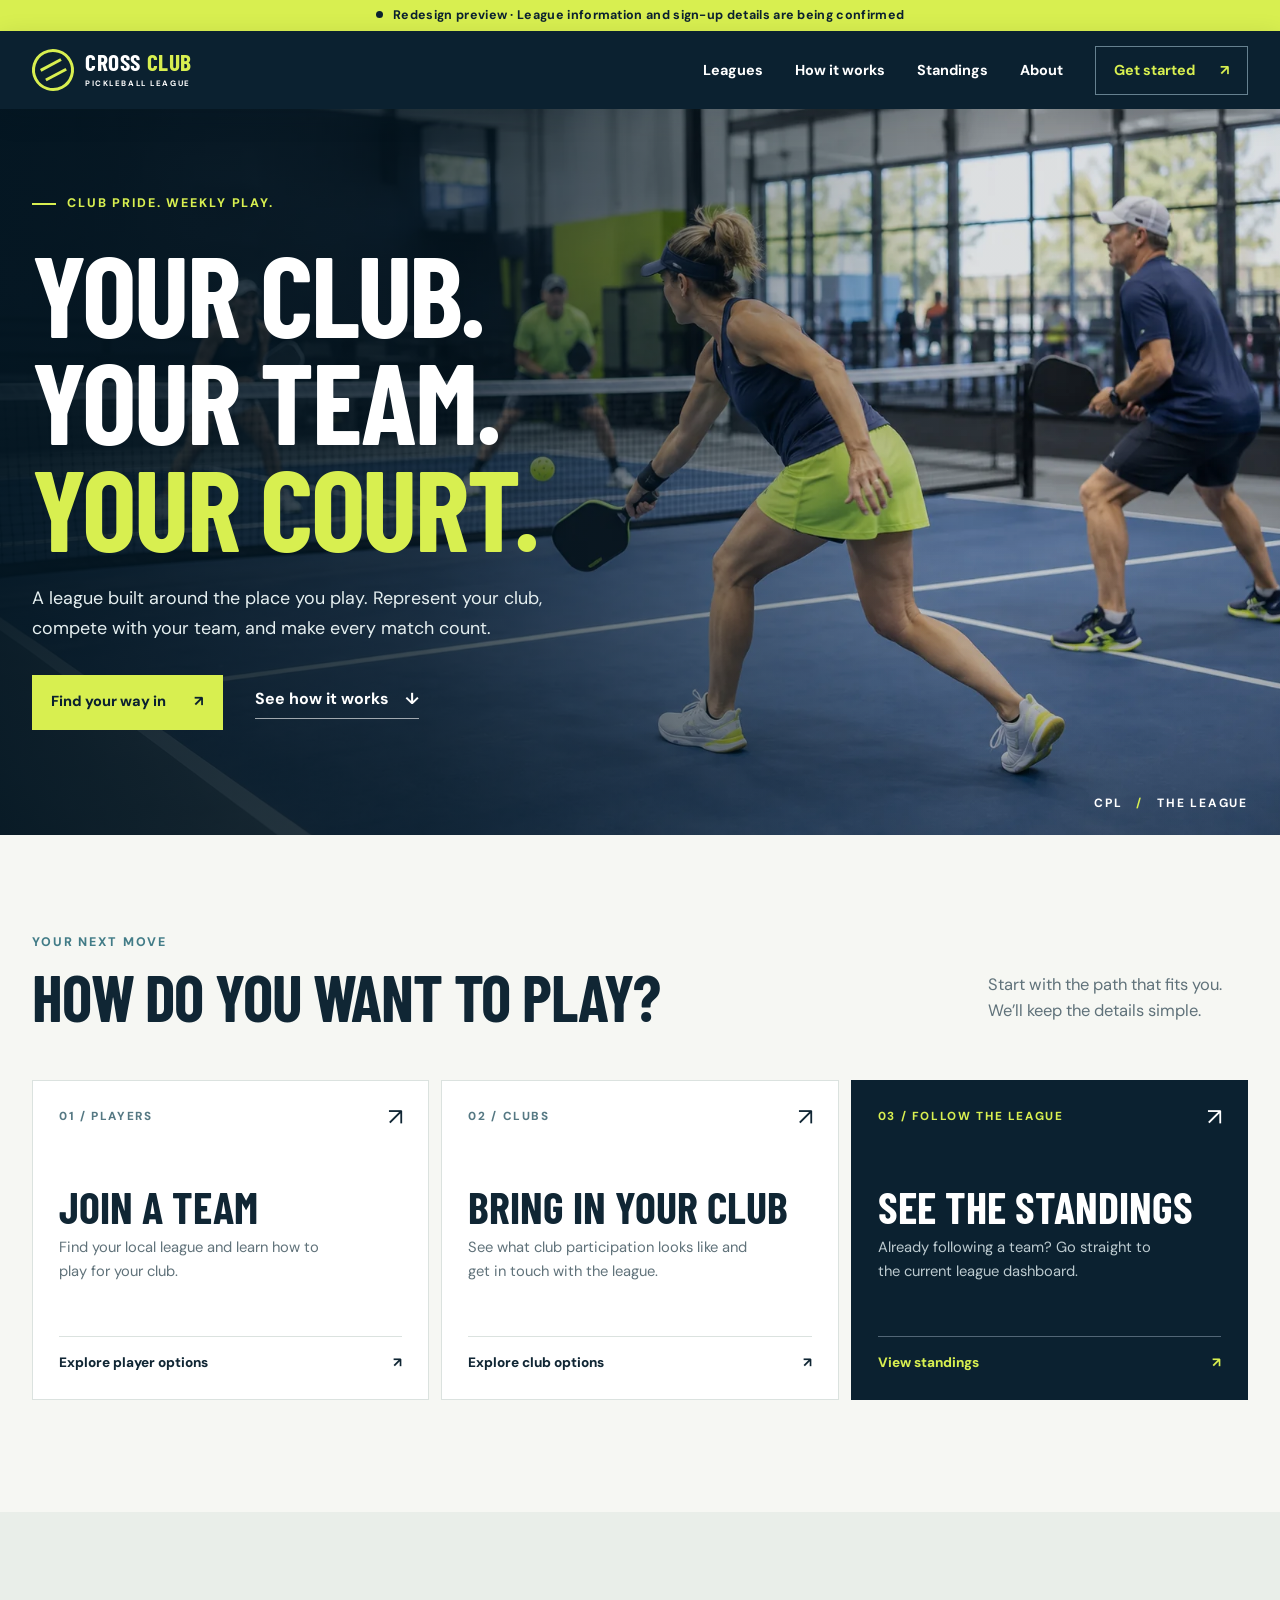
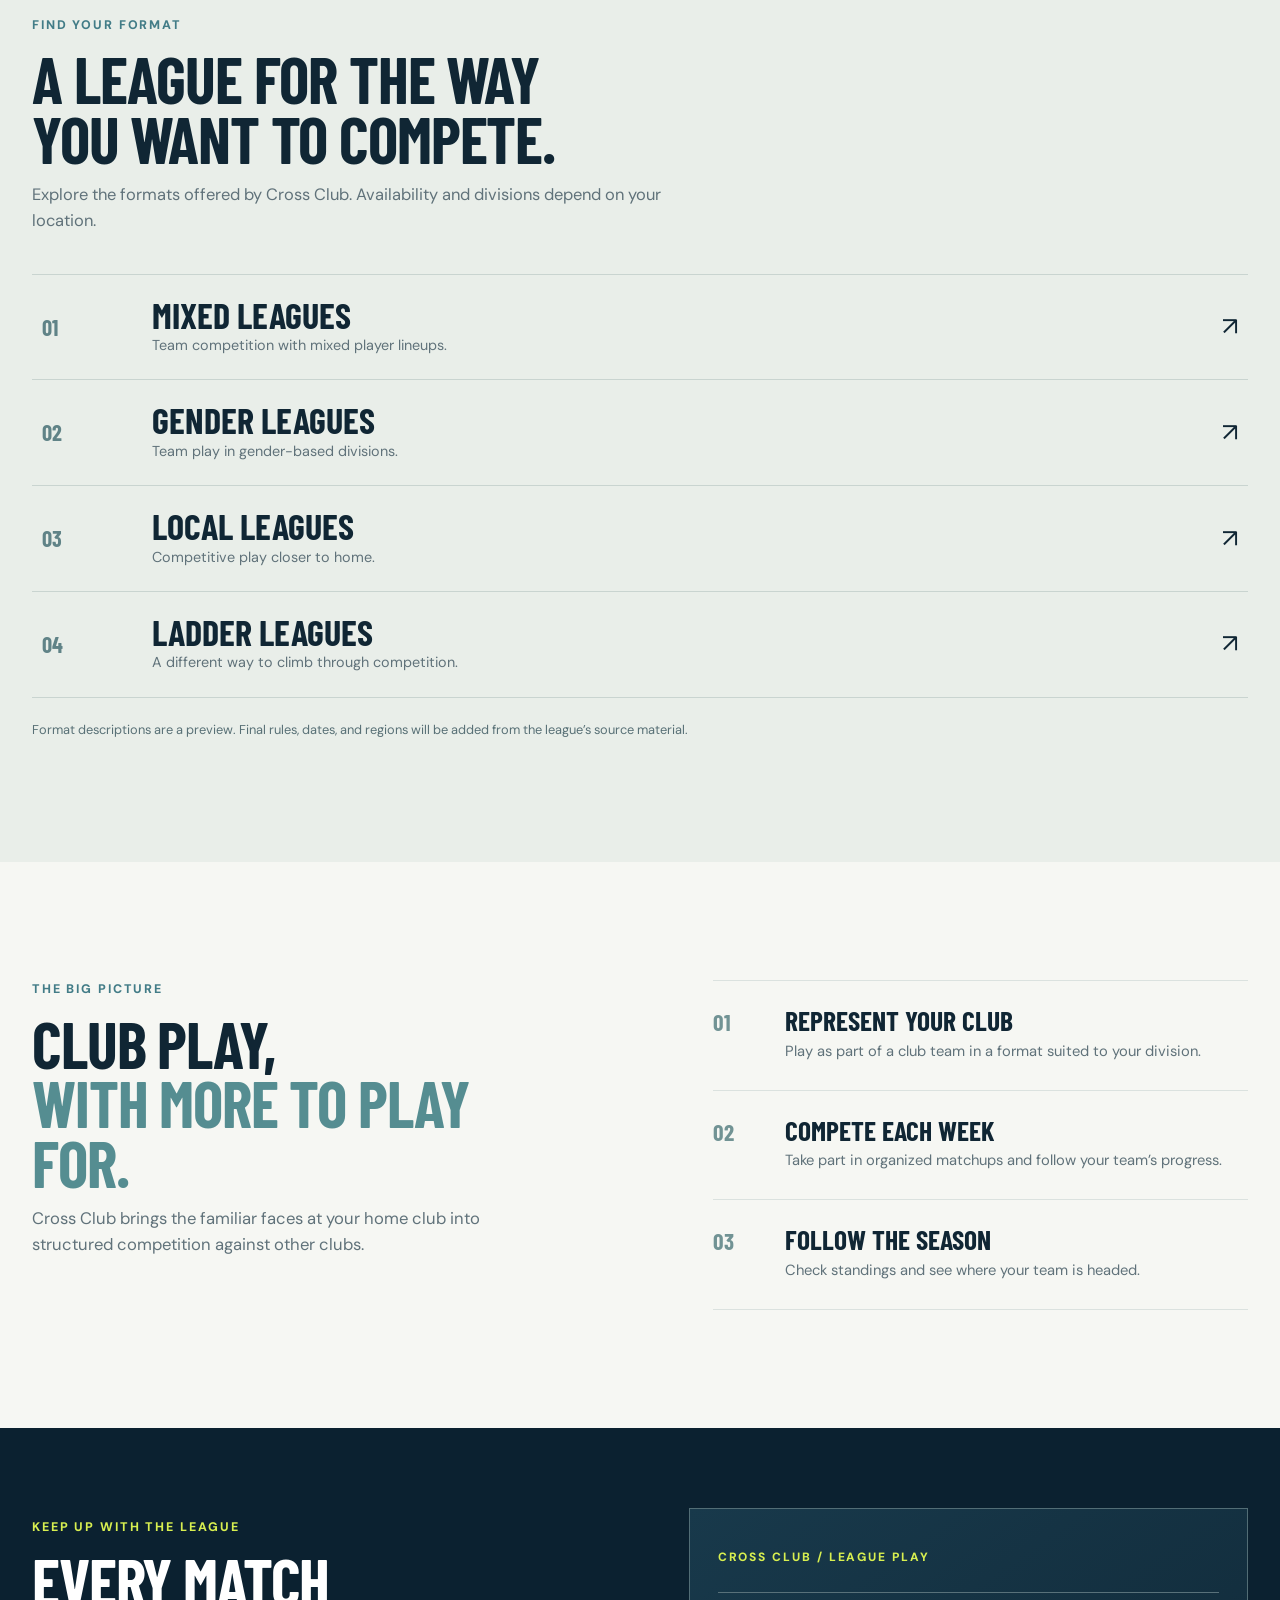
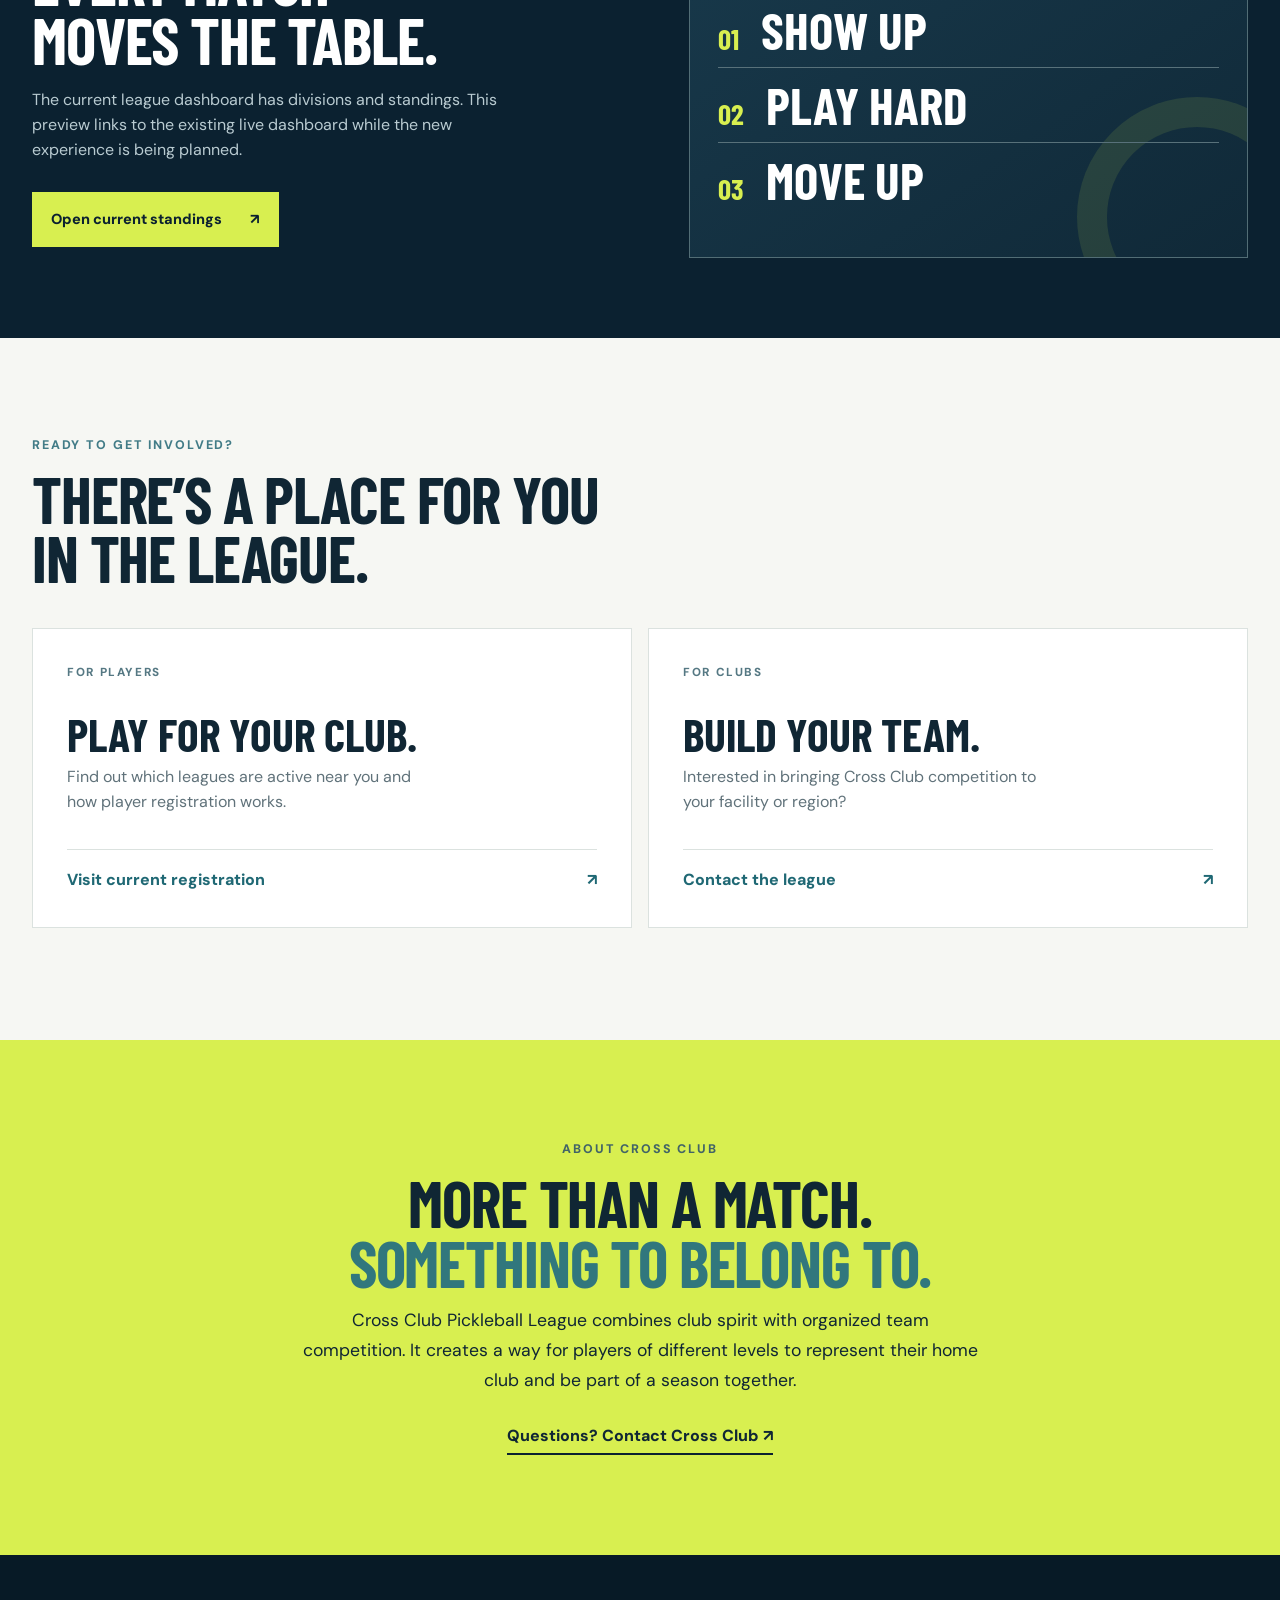
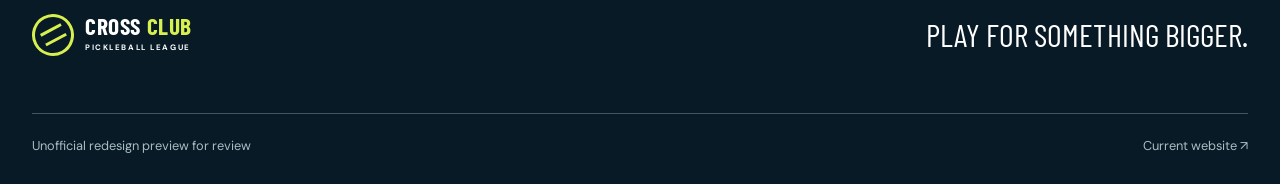
==== index.html @ 02611a7e "Build Cross Club redesign preview" ====
<!doctype html>
<html lang="en">
<head>
  <meta charset="utf-8">
  <meta name="viewport" content="width=device-width, initial-scale=1">
  <meta name="theme-color" content="#0b2130">
  <meta name="description" content="Explore club-based pickleball leagues, find a format, and follow Cross Club standings.">
  <title>Cross Club Pickleball League — Redesign Preview</title>
  <link rel="icon" type="image/svg+xml" href="data:image/svg+xml,%3Csvg xmlns='http://www.w3.org/2000/svg' viewBox='0 0 64 64'%3E%3Crect width='64' height='64' rx='15' fill='%230b2130'/%3E%3Ccircle cx='32' cy='32' r='22' fill='none' stroke='%23d8ef50' stroke-width='5'/%3E%3Cpath d='M20 25h24M20 39h24' stroke='%23d8ef50' stroke-width='5'/%3E%3C/svg%3E">
  <link rel="stylesheet" href="styles.css">
  <script src="script.js" defer></script>
</head>
<body>
  <a class="skip" href="#main">Skip to content</a>
  <div class="preview-bar"><span class="preview-dot"></span> Redesign preview · League information and sign-up details are being confirmed</div>
  <header class="site-header">
    <div class="shell header-inner">
      <a href="#top" class="brand" aria-label="Cross Club Pickleball home"><span class="brand-mark" aria-hidden="true"><span></span></span><span class="brand-wordmark">CROSS <strong>CLUB</strong><small>PICKLEBALL LEAGUE</small></span></a>
      <button class="menu-toggle" type="button" aria-label="Open menu" aria-expanded="false" aria-controls="primary-nav"><span></span><span></span><span></span></button>
      <nav id="primary-nav" class="nav" aria-label="Main navigation">
        <a href="#leagues">Leagues</a><a href="#how-it-works">How it works</a><a href="#standings">Standings</a><a href="#about">About</a><a class="nav-cta" href="#get-started">Get started <span aria-hidden="true">↗</span></a>
      </nav>
    </div>
  </header>
  <main id="main">
    <section class="hero" id="top" aria-labelledby="hero-title">
      <img class="hero-image" src="assets/pickleball-league.webp" alt="Four pickleball players competing in a doubles match" fetchpriority="high">
      <div class="hero-shade"></div>
      <div class="shell hero-content">
        <p class="eyebrow"><span class="line"></span> CLUB PRIDE. WEEKLY PLAY.</p>
        <h1 id="hero-title">Your club.<br>Your team.<br><em>Your court.</em></h1>
        <p class="hero-intro">A league built around the place you play. Represent your club, compete with your team, and make every match count.</p>
        <div class="hero-actions"><a href="#get-started" class="button button-lime">Find your way in <span aria-hidden="true">↗</span></a><a href="#how-it-works" class="text-link">See how it works <span aria-hidden="true">↓</span></a></div>
      </div>
      <div class="hero-index" aria-hidden="true">CPL <span>/</span> THE LEAGUE</div>
    </section>

    <section class="pathways shell" id="get-started" aria-labelledby="pathways-title">
      <div class="section-heading inline"><div><p class="kicker">YOUR NEXT MOVE</p><h2 id="pathways-title">How do you want to play?</h2></div><p>Start with the path that fits you. We’ll keep the details simple.</p></div>
      <div class="path-grid">
        <a class="path-card" href="#player-path"><span class="path-number">01 / PLAYERS</span><span class="path-icon" aria-hidden="true">↗</span><h3>Join a team</h3><p>Find your local league and learn how to play for your club.</p><span class="card-link">Explore player options <span aria-hidden="true">↗</span></span></a>
        <a class="path-card" href="#club-path"><span class="path-number">02 / CLUBS</span><span class="path-icon" aria-hidden="true">↗</span><h3>Bring in your club</h3><p>See what club participation looks like and get in touch with the league.</p><span class="card-link">Explore club options <span aria-hidden="true">↗</span></span></a>
        <a class="path-card path-card-dark" href="#standings"><span class="path-number">03 / FOLLOW THE LEAGUE</span><span class="path-icon" aria-hidden="true">↗</span><h3>See the standings</h3><p>Already following a team? Go straight to the current league dashboard.</p><span class="card-link">View standings <span aria-hidden="true">↗</span></span></a>
      </div>
    </section>

    <section class="league-section" id="leagues" aria-labelledby="league-title"><div class="shell">
      <div class="section-heading"><p class="kicker">FIND YOUR FORMAT</p><h2 id="league-title">A league for the way<br>you want to compete.</h2><p>Explore the formats offered by Cross Club. Availability and divisions depend on your location.</p></div>
      <div class="formats">
        <article class="format"><span class="format-index">01</span><div><h3>Mixed leagues</h3><p>Team competition with mixed player lineups.</p></div><span class="format-arrow" aria-hidden="true">↗</span></article>
        <article class="format"><span class="format-index">02</span><div><h3>Gender leagues</h3><p>Team play in gender-based divisions.</p></div><span class="format-arrow" aria-hidden="true">↗</span></article>
        <article class="format"><span class="format-index">03</span><div><h3>Local leagues</h3><p>Competitive play closer to home.</p></div><span class="format-arrow" aria-hidden="true">↗</span></article>
        <article class="format"><span class="format-index">04</span><div><h3>Ladder leagues</h3><p>A different way to climb through competition.</p></div><span class="format-arrow" aria-hidden="true">↗</span></article>
      </div>
      <p class="format-note">Format descriptions are a preview. Final rules, dates, and regions will be added from the league’s source material.</p>
    </div></section>

    <section class="how-section shell" id="how-it-works" aria-labelledby="how-title"><div class="how-lead"><p class="kicker">THE BIG PICTURE</p><h2 id="how-title">Club play,<br><em>with more to play for.</em></h2><p>Cross Club brings the familiar faces at your home club into structured competition against other clubs.</p></div><div class="steps"><div class="step"><span>01</span><div><h3>Represent your club</h3><p>Play as part of a club team in a format suited to your division.</p></div></div><div class="step"><span>02</span><div><h3>Compete each week</h3><p>Take part in organized matchups and follow your team’s progress.</p></div></div><div class="step"><span>03</span><div><h3>Follow the season</h3><p>Check standings and see where your team is headed.</p></div></div></div></section>

    <section class="standings-section" id="standings" aria-labelledby="standings-title"><div class="shell standings-inner"><div><p class="kicker">KEEP UP WITH THE LEAGUE</p><h2 id="standings-title">Every match<br>moves the table.</h2><p>The current league dashboard has divisions and standings. This preview links to the existing live dashboard while the new experience is being planned.</p><a href="https://www.crossclubpickleball.com/leagues/dashboard" class="button button-lime" target="_blank" rel="noopener noreferrer">Open current standings <span aria-hidden="true">↗</span></a></div><div class="standings-art" aria-hidden="true"><div class="art-label">CROSS CLUB / LEAGUE PLAY</div><div class="art-line"><strong>01</strong><span>SHOW UP</span></div><div class="art-line"><strong>02</strong><span>PLAY HARD</span></div><div class="art-line"><strong>03</strong><span>MOVE UP</span></div><div class="art-circle"></div></div></div></section>

    <section class="join-section shell" aria-labelledby="join-title"><div class="section-heading"><p class="kicker">READY TO GET INVOLVED?</p><h2 id="join-title">There’s a place for you<br>in the league.</h2></div><div class="join-grid"><article id="player-path" class="join-card"><span class="mini-tag">FOR PLAYERS</span><h3>Play for your club.</h3><p>Find out which leagues are active near you and how player registration works.</p><a href="https://www.crossclubpickleball.com/" target="_blank" rel="noopener noreferrer">Visit current registration <span aria-hidden="true">↗</span></a></article><article id="club-path" class="join-card"><span class="mini-tag">FOR CLUBS</span><h3>Build your team.</h3><p>Interested in bringing Cross Club competition to your facility or region?</p><a href="https://www.crossclubpickleball.com/contact-us" target="_blank" rel="noopener noreferrer">Contact the league <span aria-hidden="true">↗</span></a></article></div></section>

    <section class="about-section" id="about" aria-labelledby="about-title"><div class="shell about-inner"><p class="kicker">ABOUT CROSS CLUB</p><h2 id="about-title">More than a match.<br><em>Something to belong to.</em></h2><p>Cross Club Pickleball League combines club spirit with organized team competition. It creates a way for players of different levels to represent their home club and be part of a season together.</p><a href="https://www.crossclubpickleball.com/contact-us" target="_blank" rel="noopener noreferrer">Questions? Contact Cross Club <span aria-hidden="true">↗</span></a></div></section>
  </main>
  <footer class="footer"><div class="shell footer-top"><div class="brand footer-brand"><span class="brand-mark" aria-hidden="true"><span></span></span><span class="brand-wordmark">CROSS <strong>CLUB</strong><small>PICKLEBALL LEAGUE</small></span></div><p>Play for something bigger.</p></div><div class="shell footer-bottom"><span>Unofficial redesign preview for review</span><a href="https://www.crossclubpickleball.com/" target="_blank" rel="noopener noreferrer">Current website ↗</a></div></footer>
</body>
</html>
---- styles.css ----
@import url('https://fonts.googleapis.com/css2?family=Barlow+Condensed:wght@500;600;700;800&family=DM+Sans:wght@400;500;600;700&display=swap');
:root{--navy:#0b2130;--navy-2:#112e40;--ink:#102634;--lime:#d8ef50;--paper:#f6f7f3;--white:#fff;--muted:#60727a;--line:#dbe2df}*{box-sizing:border-box}html{scroll-behavior:smooth;scroll-padding-top:96px}body{margin:0;background:var(--paper);color:var(--ink);font-family:'DM Sans',Arial,sans-serif;font-size:1rem;line-height:1.55}button,a{font:inherit}a{color:inherit;text-decoration:none}button{cursor:pointer}img{max-width:100%}.shell{width:min(1240px,calc(100% - 64px));margin-inline:auto}.skip{position:absolute;z-index:20;top:-80px;left:16px;padding:10px 16px;background:var(--lime)}.skip:focus{top:16px}:focus-visible{outline:3px solid #60b8ee;outline-offset:3px}.preview-bar{background:var(--lime);color:var(--navy);padding:6px 20px;text-align:center;font-size:.78rem;font-weight:700;letter-spacing:.025em}.preview-dot{display:inline-block;width:7px;height:7px;border-radius:50%;background:var(--navy);margin-right:7px;vertical-align:1px}.site-header{position:sticky;top:0;z-index:10;background:var(--navy);color:white;box-shadow:0 8px 28px #06131d23}.header-inner{min-height:78px;display:flex;align-items:center;justify-content:space-between;gap:36px}.brand{display:inline-flex;align-items:center;gap:11px;white-space:nowrap}.brand-mark{display:grid;place-items:center;width:42px;height:42px;border:3px solid var(--lime);border-radius:50%;transform:rotate(-28deg)}.brand-mark span{width:23px;height:14px;border-block:3px solid var(--lime)}.brand-wordmark{font-family:'Barlow Condensed',Impact,sans-serif;font-size:1.46rem;font-weight:700;letter-spacing:.025em;line-height:.89}.brand-wordmark strong{color:var(--lime)}.brand-wordmark small{display:block;font:700 .49rem/1.4 'DM Sans',Arial,sans-serif;letter-spacing:.2em;margin-top:5px}.nav{display:flex;align-items:center;gap:32px;font-size:.9rem;font-weight:700}.nav>a:not(.nav-cta){transition:color .2s}.nav>a:hover:not(.nav-cta){color:var(--lime)}.nav-cta{display:inline-flex;align-items:center;gap:25px;padding:12px 18px;border:1px solid #668190;color:var(--lime)}.nav-cta:hover{background:var(--lime);color:var(--navy)}.menu-toggle{display:none}.hero{position:relative;min-height:670px;display:flex;align-items:center;overflow:hidden;background:#143448;color:white}.hero-image,.hero-shade{position:absolute;inset:0;width:100%;height:100%}.hero-image{object-fit:cover;object-position:center 43%}.hero-shade{background:linear-gradient(90deg,rgba(3,22,34,.92) 0%,rgba(3,22,34,.73) 33%,rgba(3,22,34,.13) 76%),linear-gradient(0deg,rgba(3,22,34,.32),transparent 40%)}.hero-content{position:relative;z-index:1;padding-block:85px 105px}.eyebrow,.kicker{font-size:.78rem;letter-spacing:.15em;font-weight:800}.eyebrow{display:flex;align-items:center;gap:11px;color:var(--lime)}.eyebrow .line{width:24px;height:2px;background:var(--lime)}h1,h2,h3,p{margin-top:0}h1,h2,h3{font-family:'Barlow Condensed',Impact,sans-serif;line-height:.93;text-transform:uppercase}h1{font-size:clamp(4.4rem,9vw,9rem);letter-spacing:-.018em;margin:25px 0 24px}h1 em,h2 em{font-style:normal;color:var(--lime)}.hero-intro{font-size:1.12rem;max-width:510px;line-height:1.65;color:#e5eff0}.hero-actions{display:flex;align-items:center;flex-wrap:wrap;gap:32px;margin-top:32px}.button{display:inline-flex;align-items:center;justify-content:space-between;gap:28px;min-height:55px;padding:14px 19px;font-weight:800;font-size:.91rem;transition:transform .2s,background .2s}.button:hover{transform:translateY(-3px)}.button-lime{background:var(--lime);color:var(--navy)}.button-lime:hover{background:#eeff79}.text-link{font-weight:700;border-bottom:1px solid #fff9;padding-bottom:6px}.text-link span{margin-left:12px}.hero-index{position:absolute;z-index:1;bottom:24px;right:calc((100% - min(1240px,100% - 64px))/2);font:700 .75rem 'DM Sans',sans-serif;letter-spacing:.15em}.hero-index span{color:var(--lime);margin:0 9px}.pathways,.join-section{padding-block:98px 112px}.section-heading{max-width:680px;margin-bottom:40px}.section-heading.inline{max-width:none;display:flex;align-items:end;justify-content:space-between;gap:24px}.section-heading.inline>p{max-width:260px;color:var(--muted)}.kicker{color:#427c87;margin-bottom:14px}.section-heading h2,.how-lead h2,.standings-inner h2,.about-inner h2{font-size:clamp(3rem,5vw,5.3rem);letter-spacing:-.018em;margin-bottom:14px}.section-heading>p:last-child{font-size:1.03rem;color:var(--muted)}.path-grid{display:grid;grid-template-columns:repeat(3,minmax(0,1fr));gap:12px}.path-card{position:relative;display:flex;flex-direction:column;min-height:320px;padding:26px;background:#fff;border:1px solid var(--line);transition:transform .2s,box-shadow .2s}.path-card:hover{transform:translateY(-5px);box-shadow:0 16px 30px #081b2420}.path-card-dark{background:var(--navy);color:white;border-color:var(--navy)}.path-number,.mini-tag{font-size:.73rem;letter-spacing:.14em;font-weight:800;color:#557883}.path-card-dark .path-number{color:var(--lime)}.path-icon{position:absolute;right:25px;top:24px;font-size:1.5rem;line-height:1}.path-card h3{font-size:2.75rem;margin:auto 0 8px}.path-card p{max-width:280px;color:var(--muted);font-size:.92rem;line-height:1.6;min-height:72px;margin-bottom:28px}.path-card-dark p{color:#bdcbd0}.card-link{font-size:.85rem;font-weight:800;border-top:1px solid var(--line);padding-top:15px;display:flex;justify-content:space-between}.path-card-dark .card-link{border-color:#526676;color:var(--lime)}.league-section{background:#e9eee9;padding-block:104px 110px}.formats{border-top:1px solid #c9d4d0}.format{display:grid;grid-template-columns:90px 1fr auto;align-items:center;gap:20px;padding:23px 10px;border-bottom:1px solid #c9d4d0}.format-index{font-family:'Barlow Condensed',sans-serif;color:#608387;font-size:1.4rem;font-weight:700}.format h3{font-size:2.25rem;margin-bottom:3px}.format p{margin:0;color:var(--muted);font-size:.9rem}.format-arrow{font-size:1.6rem}.format-note{font-size:.8rem;color:#587076;margin-top:22px}.how-section{display:grid;grid-template-columns:1fr 1fr;gap:12%;padding-block:118px}.how-lead h2 em,.about-inner h2 em{color:#558d91}.how-lead>p:last-child{max-width:460px;color:var(--muted);font-size:1.04rem}.steps{border-top:1px solid var(--line)}.step{display:grid;grid-template-columns:52px 1fr;gap:20px;padding:27px 0;border-bottom:1px solid var(--line)}.step>span{font:700 1.45rem 'Barlow Condensed',sans-serif;color:#719394}.step h3{font-size:1.72rem;margin-bottom:6px}.step p{color:var(--muted);font-size:.92rem;margin:0}.standings-section{background:var(--navy);color:white;overflow:hidden}.standings-inner{display:grid;grid-template-columns:1fr 1fr;gap:8%;align-items:center;min-height:510px;padding-block:80px}.standings-inner .kicker{color:var(--lime)}.standings-inner h2{margin-bottom:18px}.standings-inner p:not(.kicker){max-width:470px;color:#b9cbd1;margin-bottom:30px}.standings-art{position:relative;align-self:stretch;display:flex;flex-direction:column;justify-content:center;overflow:hidden;padding:28px;border:1px solid #526d75;background:linear-gradient(145deg,#18394b,#102938)}.art-label{font-size:.75rem;letter-spacing:.16em;color:var(--lime);font-weight:800;margin-bottom:25px;position:relative;z-index:1}.art-line{display:flex;align-items:baseline;gap:22px;border-top:1px solid #58717a;padding:11px 0;position:relative;z-index:1}.art-line strong{color:var(--lime);font:700 1.8rem 'Barlow Condensed',sans-serif}.art-line span{font:700 clamp(2rem,4vw,4.2rem) 'Barlow Condensed',sans-serif;line-height:1}.art-circle{position:absolute;width:240px;height:240px;border:30px solid #d8ef501b;border-radius:50%;right:-70px;bottom:-80px}.join-grid{display:grid;grid-template-columns:1fr 1fr;gap:16px}.join-card{background:white;border:1px solid var(--line);padding:34px;min-height:300px;display:flex;flex-direction:column}.join-card h3{font-size:2.85rem;margin:32px 0 10px}.join-card p{max-width:360px;color:var(--muted)}.join-card a{font-weight:800;color:#1f6874;margin-top:auto;display:inline-flex;justify-content:space-between;border-top:1px solid var(--line);padding-top:18px}.about-section{background:var(--lime)}.about-inner{max-width:800px;text-align:center;padding-block:100px}.about-inner .kicker{color:#426467}.about-inner h2 em{color:#31777d}.about-inner p:not(.kicker){font-size:1.1rem;line-height:1.7;max-width:680px;margin:0 auto 28px}.about-inner a{display:inline-block;font-weight:800;border-bottom:2px solid var(--navy);padding-bottom:4px}.footer{background:#071a26;color:white;padding:55px 0 28px}.footer-top,.footer-bottom{display:flex;align-items:center;justify-content:space-between;gap:20px}.footer-top p{font-family:'Barlow Condensed',sans-serif;text-transform:uppercase;font-size:2rem;margin:0}.footer-bottom{border-top:1px solid #425661;padding-top:22px;margin-top:54px;font-size:.8rem;color:#a9bdc4}.footer-bottom a:hover{color:var(--lime)}
@media(max-width:900px){.nav{gap:16px}.nav-cta{gap:8px}.how-section{gap:6%}.path-card{padding:20px}.path-card h3{font-size:2.35rem}}
@media(max-width:740px){.shell{width:min(100% - 36px,560px)}.header-inner{min-height:70px}.menu-toggle{display:flex;flex-direction:column;gap:5px;align-items:center;justify-content:center;width:42px;height:42px;background:transparent;border:1px solid #6a7f86}.menu-toggle span{width:19px;height:2px;background:white}.nav{display:none;position:absolute;top:100%;left:0;right:0;background:var(--navy);padding:14px 18px 24px;box-shadow:0 12px 18px #06131d55;flex-direction:column;align-items:stretch;gap:0}.nav.is-open{display:flex}.nav a{padding:13px 7px}.nav .nav-cta{margin-top:8px;padding:12px 14px;justify-content:space-between}.hero{min-height:640px}.hero-image{object-position:59% center}.hero-shade{background:linear-gradient(90deg,#031622e6,#03162280 75%),linear-gradient(0deg,#03162280,transparent 60%)}.hero-content{padding-block:75px 95px}h1{font-size:clamp(4.15rem,17vw,6.4rem)}.hero-intro{font-size:1rem}.hero-index{right:18px}.pathways,.join-section,.league-section,.how-section{padding-block:72px}.section-heading.inline{display:block}.section-heading.inline>p{max-width:420px}.path-grid,.join-grid,.how-section,.standings-inner{grid-template-columns:1fr}.path-card{min-height:245px}.path-card h3{margin-top:45px}.path-card p{min-height:0;margin-bottom:20px}.format{grid-template-columns:42px 1fr 25px;gap:10px;padding:20px 0}.format h3{font-size:1.8rem}.format p{font-size:.82rem}.standings-inner{gap:36px;padding-block:76px}.standings-art{min-height:340px}.join-card{min-height:260px}.about-inner{padding-block:75px}.footer-top{align-items:start;flex-direction:column}.footer-bottom{align-items:start;flex-direction:column;gap:10px}.footer-top p{font-size:1.6rem}}
@media(prefers-reduced-motion:reduce){html{scroll-behavior:auto}*,*:before,*:after{transition-duration:.01ms!important;animation-duration:.01ms!important}}
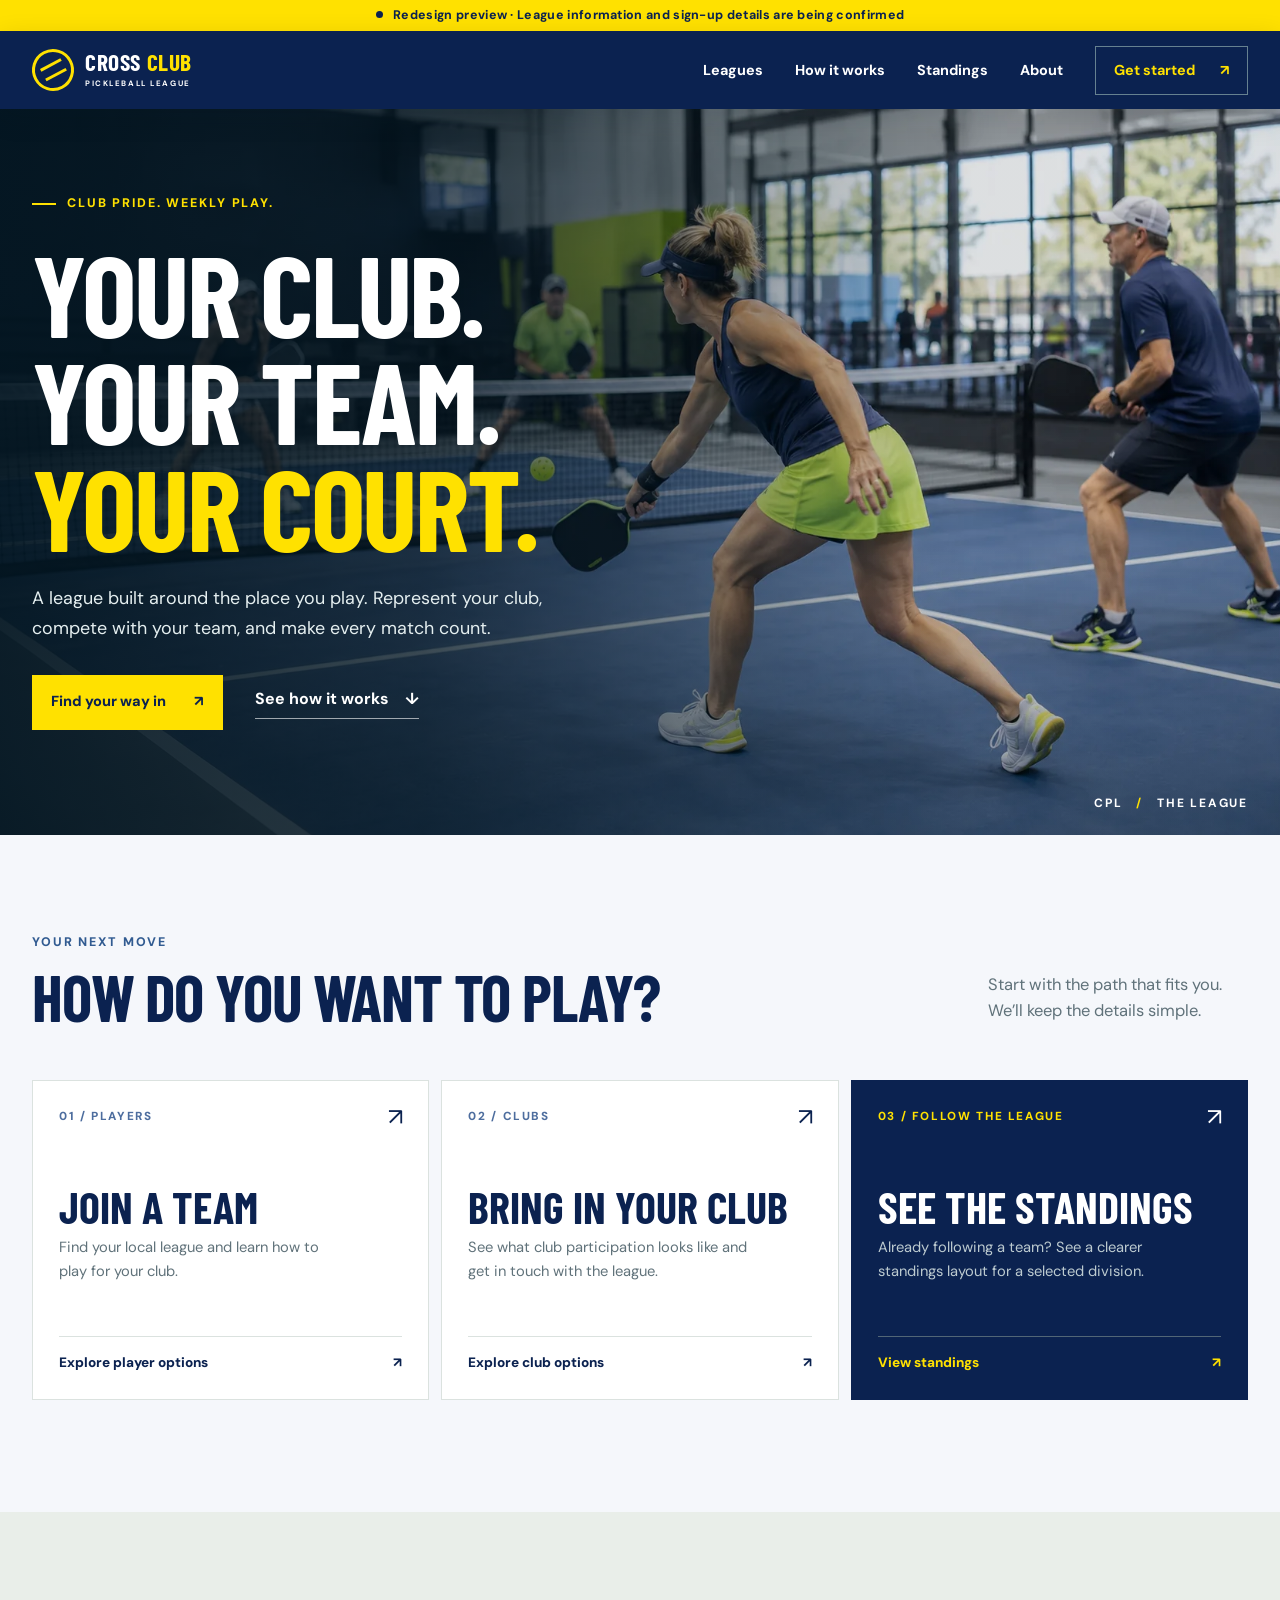
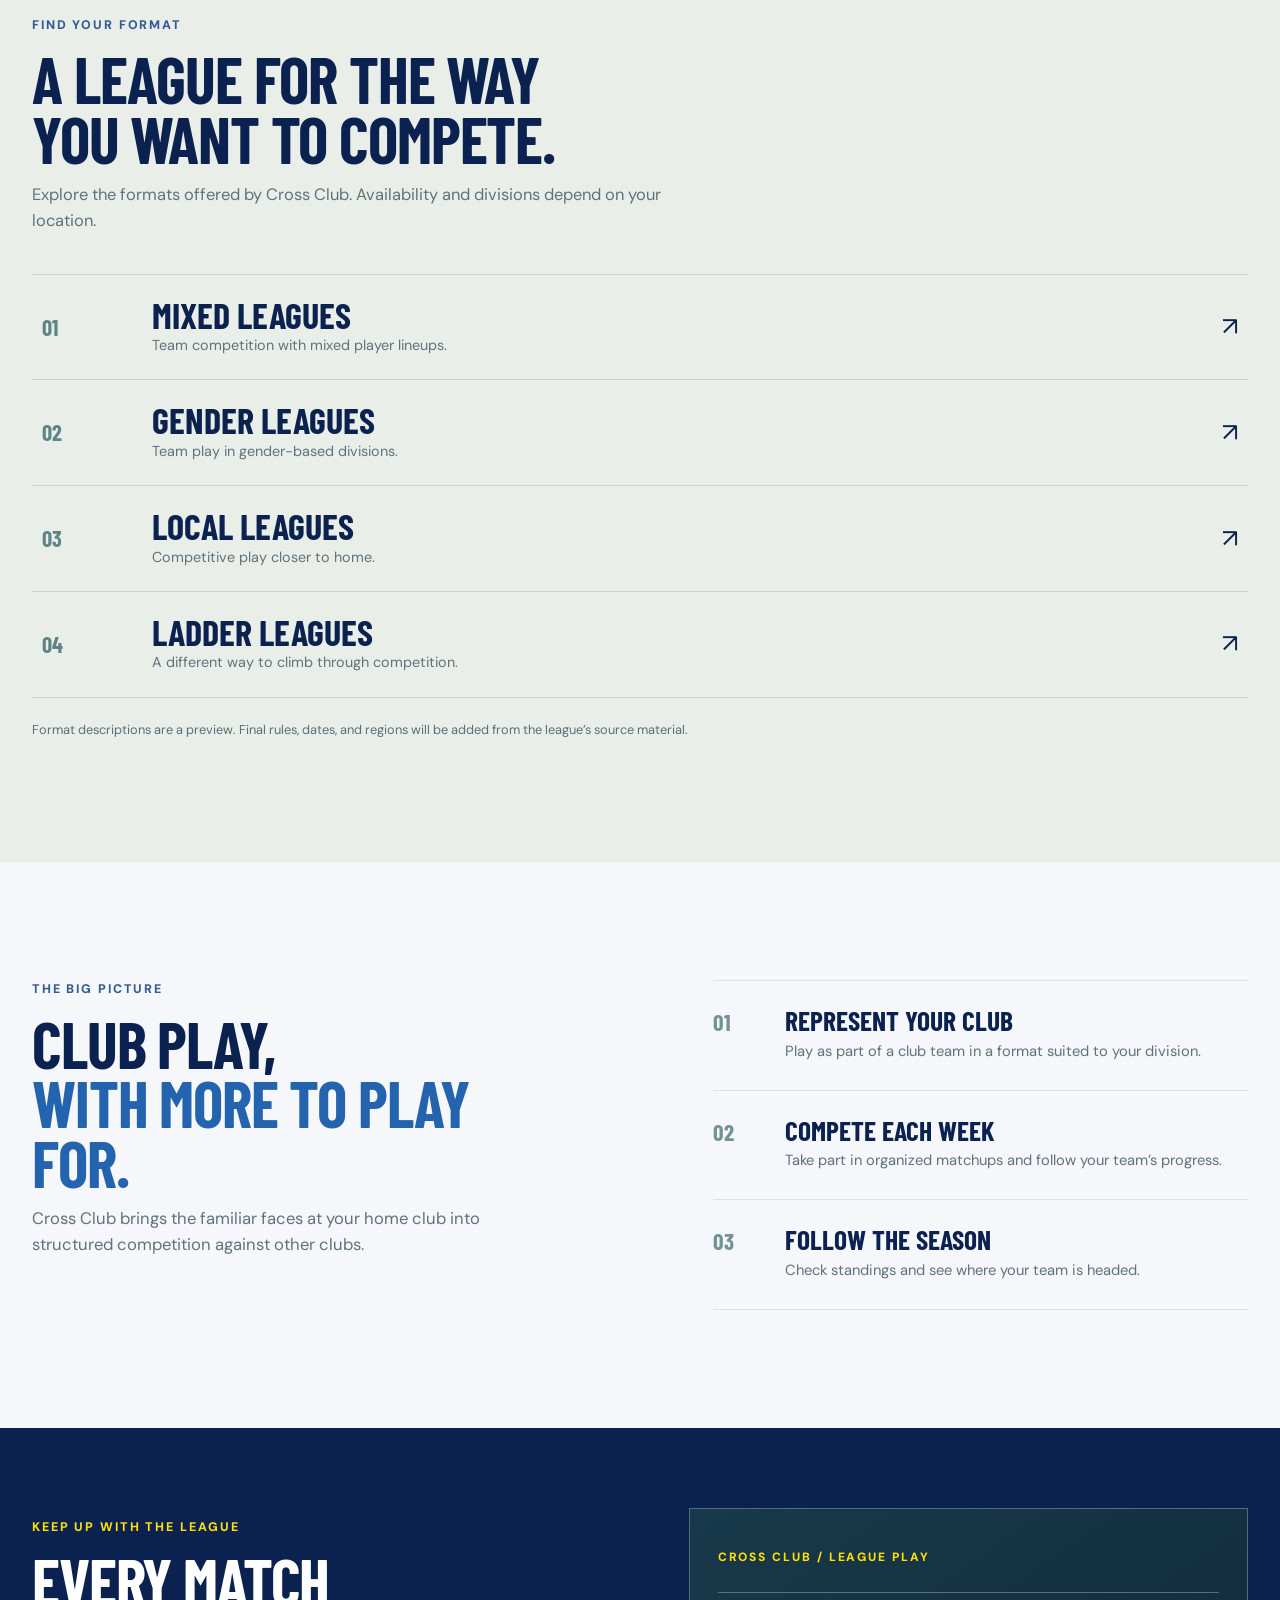
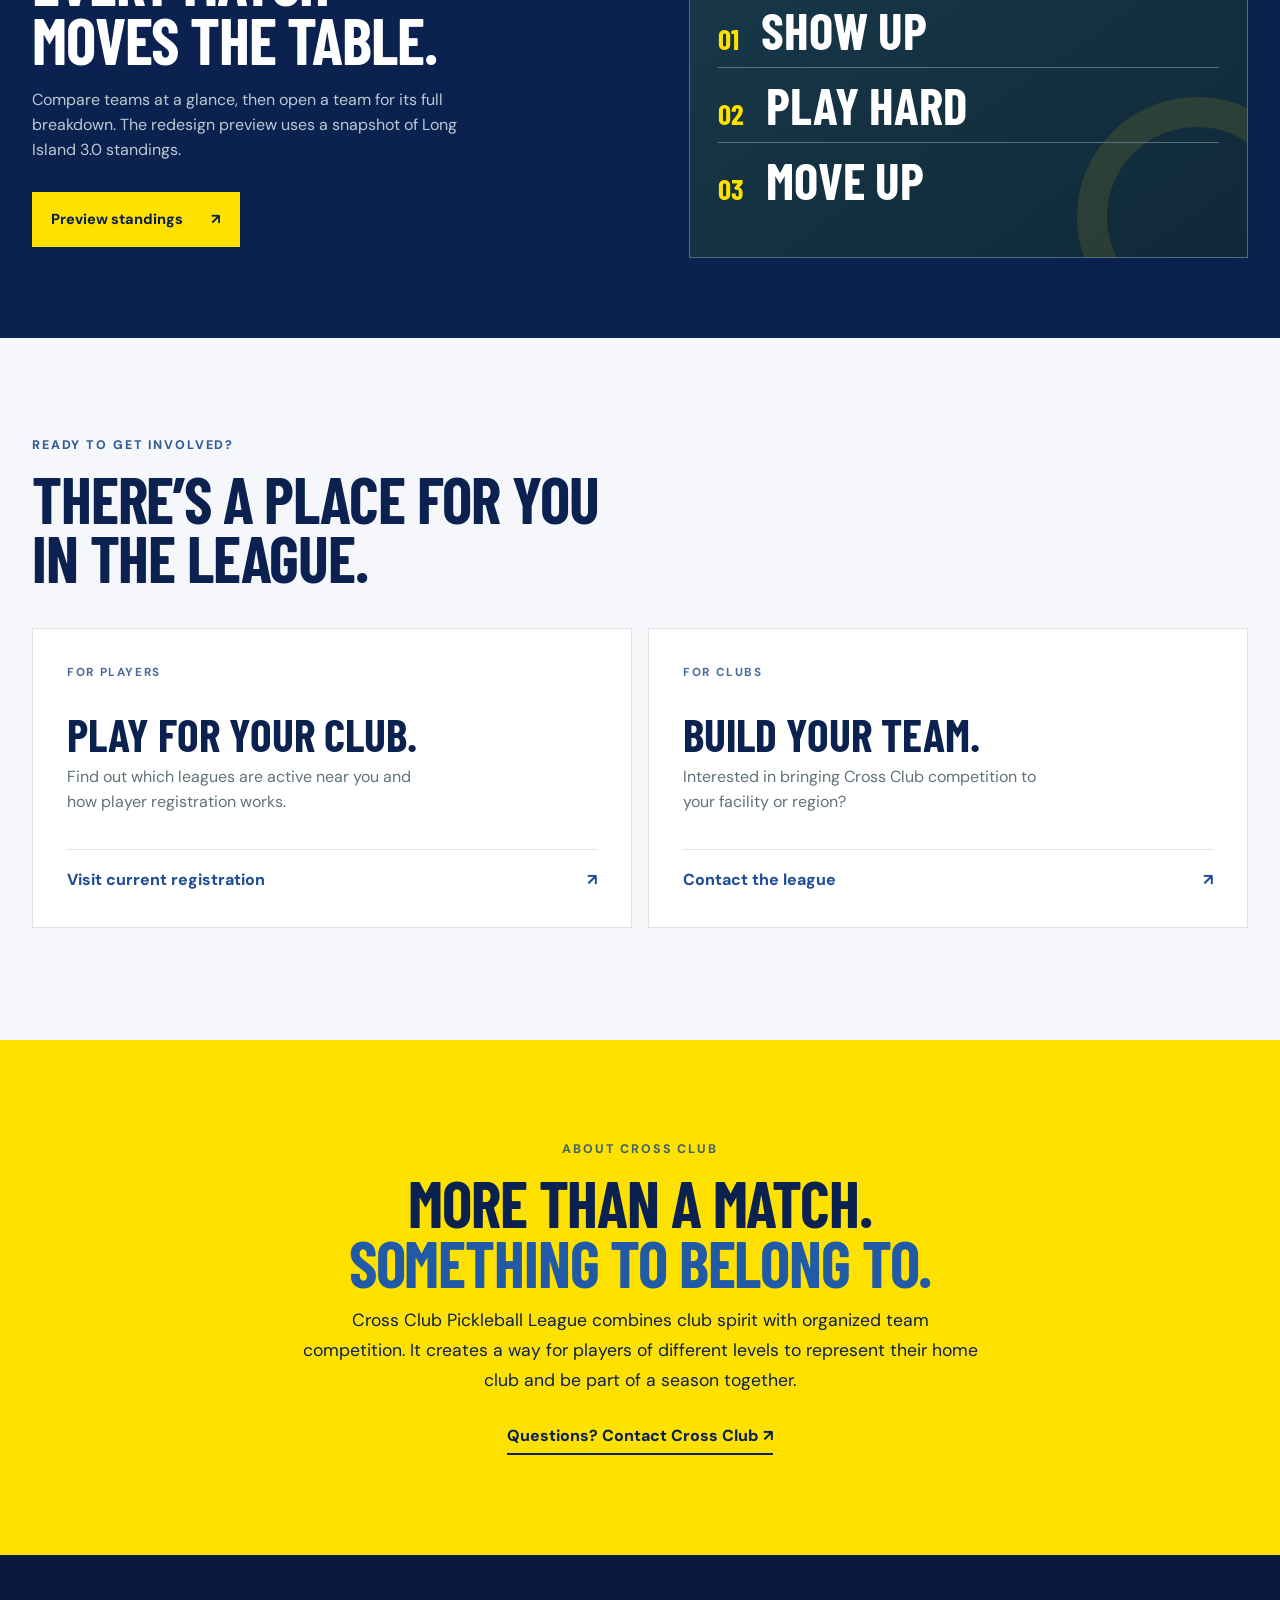
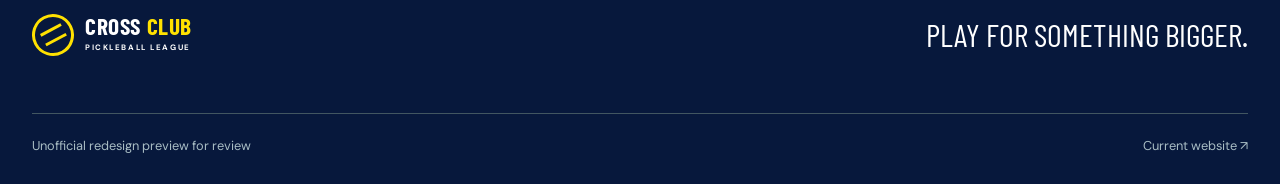
==== commit feafedba: "Link homepage to compact standings preview" ====
--- a/index.html
+++ b/index.html
@@ -6,7 +6,7 @@
   <meta name="theme-color" content="#0b2130">
   <meta name="description" content="Explore club-based pickleball leagues, find a format, and follow Cross Club standings.">
   <title>Cross Club Pickleball League — Redesign Preview</title>
-  <link rel="icon" type="image/svg+xml" href="data:image/svg+xml,%3Csvg xmlns='http://www.w3.org/2000/svg' viewBox='0 0 64 64'%3E%3Crect width='64' height='64' rx='15' fill='%230b2130'/%3E%3Ccircle cx='32' cy='32' r='22' fill='none' stroke='%23d8ef50' stroke-width='5'/%3E%3Cpath d='M20 25h24M20 39h24' stroke='%23d8ef50' stroke-width='5'/%3E%3C/svg%3E">
+  <link rel="icon" type="image/svg+xml" href="data:image/svg+xml,%3Csvg xmlns='http://www.w3.org/2000/svg' viewBox='0 0 64 64'%3E%3Crect width='64' height='64' rx='15' fill='%230b2130'/%3E%3Ccircle cx='32' cy='32' r='22' fill='none' stroke='%23ffe100' stroke-width='5'/%3E%3Cpath d='M20 25h24M20 39h24' stroke='%23ffe100' stroke-width='5'/%3E%3C/svg%3E">
   <link rel="stylesheet" href="styles.css">
   <script src="script.js" defer></script>
 </head>
@@ -18,7 +18,7 @@
       <a href="#top" class="brand" aria-label="Cross Club Pickleball home"><span class="brand-mark" aria-hidden="true"><span></span></span><span class="brand-wordmark">CROSS <strong>CLUB</strong><small>PICKLEBALL LEAGUE</small></span></a>
       <button class="menu-toggle" type="button" aria-label="Open menu" aria-expanded="false" aria-controls="primary-nav"><span></span><span></span><span></span></button>
       <nav id="primary-nav" class="nav" aria-label="Main navigation">
-        <a href="#leagues">Leagues</a><a href="#how-it-works">How it works</a><a href="#standings">Standings</a><a href="#about">About</a><a class="nav-cta" href="#get-started">Get started <span aria-hidden="true">↗</span></a>
+        <a href="#leagues">Leagues</a><a href="#how-it-works">How it works</a><a href="standings.html">Standings</a><a href="#about">About</a><a class="nav-cta" href="#get-started">Get started <span aria-hidden="true">↗</span></a>
       </nav>
     </div>
   </header>
@@ -40,7 +40,7 @@
       <div class="path-grid">
         <a class="path-card" href="#player-path"><span class="path-number">01 / PLAYERS</span><span class="path-icon" aria-hidden="true">↗</span><h3>Join a team</h3><p>Find your local league and learn how to play for your club.</p><span class="card-link">Explore player options <span aria-hidden="true">↗</span></span></a>
         <a class="path-card" href="#club-path"><span class="path-number">02 / CLUBS</span><span class="path-icon" aria-hidden="true">↗</span><h3>Bring in your club</h3><p>See what club participation looks like and get in touch with the league.</p><span class="card-link">Explore club options <span aria-hidden="true">↗</span></span></a>
-        <a class="path-card path-card-dark" href="#standings"><span class="path-number">03 / FOLLOW THE LEAGUE</span><span class="path-icon" aria-hidden="true">↗</span><h3>See the standings</h3><p>Already following a team? Go straight to the current league dashboard.</p><span class="card-link">View standings <span aria-hidden="true">↗</span></span></a>
+        <a class="path-card path-card-dark" href="standings.html"><span class="path-number">03 / FOLLOW THE LEAGUE</span><span class="path-icon" aria-hidden="true">↗</span><h3>See the standings</h3><p>Already following a team? See a clearer standings layout for a selected division.</p><span class="card-link">View standings <span aria-hidden="true">↗</span></span></a>
       </div>
     </section>
 
@@ -57,7 +57,7 @@
 
     <section class="how-section shell" id="how-it-works" aria-labelledby="how-title"><div class="how-lead"><p class="kicker">THE BIG PICTURE</p><h2 id="how-title">Club play,<br><em>with more to play for.</em></h2><p>Cross Club brings the familiar faces at your home club into structured competition against other clubs.</p></div><div class="steps"><div class="step"><span>01</span><div><h3>Represent your club</h3><p>Play as part of a club team in a format suited to your division.</p></div></div><div class="step"><span>02</span><div><h3>Compete each week</h3><p>Take part in organized matchups and follow your team’s progress.</p></div></div><div class="step"><span>03</span><div><h3>Follow the season</h3><p>Check standings and see where your team is headed.</p></div></div></div></section>
 
-    <section class="standings-section" id="standings" aria-labelledby="standings-title"><div class="shell standings-inner"><div><p class="kicker">KEEP UP WITH THE LEAGUE</p><h2 id="standings-title">Every match<br>moves the table.</h2><p>The current league dashboard has divisions and standings. This preview links to the existing live dashboard while the new experience is being planned.</p><a href="https://www.crossclubpickleball.com/leagues/dashboard" class="button button-lime" target="_blank" rel="noopener noreferrer">Open current standings <span aria-hidden="true">↗</span></a></div><div class="standings-art" aria-hidden="true"><div class="art-label">CROSS CLUB / LEAGUE PLAY</div><div class="art-line"><strong>01</strong><span>SHOW UP</span></div><div class="art-line"><strong>02</strong><span>PLAY HARD</span></div><div class="art-line"><strong>03</strong><span>MOVE UP</span></div><div class="art-circle"></div></div></div></section>
+    <section class="standings-section" id="standings" aria-labelledby="standings-title"><div class="shell standings-inner"><div><p class="kicker">KEEP UP WITH THE LEAGUE</p><h2 id="standings-title">Every match<br>moves the table.</h2><p>Compare teams at a glance, then open a team for its full breakdown. The redesign preview uses a snapshot of Long Island 3.0 standings.</p><a href="standings.html" class="button button-lime">Preview standings <span aria-hidden="true">↗</span></a></div><div class="standings-art" aria-hidden="true"><div class="art-label">CROSS CLUB / LEAGUE PLAY</div><div class="art-line"><strong>01</strong><span>SHOW UP</span></div><div class="art-line"><strong>02</strong><span>PLAY HARD</span></div><div class="art-line"><strong>03</strong><span>MOVE UP</span></div><div class="art-circle"></div></div></div></section>
 
     <section class="join-section shell" aria-labelledby="join-title"><div class="section-heading"><p class="kicker">READY TO GET INVOLVED?</p><h2 id="join-title">There’s a place for you<br>in the league.</h2></div><div class="join-grid"><article id="player-path" class="join-card"><span class="mini-tag">FOR PLAYERS</span><h3>Play for your club.</h3><p>Find out which leagues are active near you and how player registration works.</p><a href="https://www.crossclubpickleball.com/" target="_blank" rel="noopener noreferrer">Visit current registration <span aria-hidden="true">↗</span></a></article><article id="club-path" class="join-card"><span class="mini-tag">FOR CLUBS</span><h3>Build your team.</h3><p>Interested in bringing Cross Club competition to your facility or region?</p><a href="https://www.crossclubpickleball.com/contact-us" target="_blank" rel="noopener noreferrer">Contact the league <span aria-hidden="true">↗</span></a></article></div></section>
 
--- a/styles.css
+++ b/styles.css
@@ -1,5 +1,5 @@
 @import url('https://fonts.googleapis.com/css2?family=Barlow+Condensed:wght@500;600;700;800&family=DM+Sans:wght@400;500;600;700&display=swap');
-:root{--navy:#0b2130;--navy-2:#112e40;--ink:#102634;--lime:#d8ef50;--paper:#f6f7f3;--white:#fff;--muted:#60727a;--line:#dbe2df}*{box-sizing:border-box}html{scroll-behavior:smooth;scroll-padding-top:96px}body{margin:0;background:var(--paper);color:var(--ink);font-family:'DM Sans',Arial,sans-serif;font-size:1rem;line-height:1.55}button,a{font:inherit}a{color:inherit;text-decoration:none}button{cursor:pointer}img{max-width:100%}.shell{width:min(1240px,calc(100% - 64px));margin-inline:auto}.skip{position:absolute;z-index:20;top:-80px;left:16px;padding:10px 16px;background:var(--lime)}.skip:focus{top:16px}:focus-visible{outline:3px solid #60b8ee;outline-offset:3px}.preview-bar{background:var(--lime);color:var(--navy);padding:6px 20px;text-align:center;font-size:.78rem;font-weight:700;letter-spacing:.025em}.preview-dot{display:inline-block;width:7px;height:7px;border-radius:50%;background:var(--navy);margin-right:7px;vertical-align:1px}.site-header{position:sticky;top:0;z-index:10;background:var(--navy);color:white;box-shadow:0 8px 28px #06131d23}.header-inner{min-height:78px;display:flex;align-items:center;justify-content:space-between;gap:36px}.brand{display:inline-flex;align-items:center;gap:11px;white-space:nowrap}.brand-mark{display:grid;place-items:center;width:42px;height:42px;border:3px solid var(--lime);border-radius:50%;transform:rotate(-28deg)}.brand-mark span{width:23px;height:14px;border-block:3px solid var(--lime)}.brand-wordmark{font-family:'Barlow Condensed',Impact,sans-serif;font-size:1.46rem;font-weight:700;letter-spacing:.025em;line-height:.89}.brand-wordmark strong{color:var(--lime)}.brand-wordmark small{display:block;font:700 .49rem/1.4 'DM Sans',Arial,sans-serif;letter-spacing:.2em;margin-top:5px}.nav{display:flex;align-items:center;gap:32px;font-size:.9rem;font-weight:700}.nav>a:not(.nav-cta){transition:color .2s}.nav>a:hover:not(.nav-cta){color:var(--lime)}.nav-cta{display:inline-flex;align-items:center;gap:25px;padding:12px 18px;border:1px solid #668190;color:var(--lime)}.nav-cta:hover{background:var(--lime);color:var(--navy)}.menu-toggle{display:none}.hero{position:relative;min-height:670px;display:flex;align-items:center;overflow:hidden;background:#143448;color:white}.hero-image,.hero-shade{position:absolute;inset:0;width:100%;height:100%}.hero-image{object-fit:cover;object-position:center 43%}.hero-shade{background:linear-gradient(90deg,rgba(3,22,34,.92) 0%,rgba(3,22,34,.73) 33%,rgba(3,22,34,.13) 76%),linear-gradient(0deg,rgba(3,22,34,.32),transparent 40%)}.hero-content{position:relative;z-index:1;padding-block:85px 105px}.eyebrow,.kicker{font-size:.78rem;letter-spacing:.15em;font-weight:800}.eyebrow{display:flex;align-items:center;gap:11px;color:var(--lime)}.eyebrow .line{width:24px;height:2px;background:var(--lime)}h1,h2,h3,p{margin-top:0}h1,h2,h3{font-family:'Barlow Condensed',Impact,sans-serif;line-height:.93;text-transform:uppercase}h1{font-size:clamp(4.4rem,9vw,9rem);letter-spacing:-.018em;margin:25px 0 24px}h1 em,h2 em{font-style:normal;color:var(--lime)}.hero-intro{font-size:1.12rem;max-width:510px;line-height:1.65;color:#e5eff0}.hero-actions{display:flex;align-items:center;flex-wrap:wrap;gap:32px;margin-top:32px}.button{display:inline-flex;align-items:center;justify-content:space-between;gap:28px;min-height:55px;padding:14px 19px;font-weight:800;font-size:.91rem;transition:transform .2s,background .2s}.button:hover{transform:translateY(-3px)}.button-lime{background:var(--lime);color:var(--navy)}.button-lime:hover{background:#eeff79}.text-link{font-weight:700;border-bottom:1px solid #fff9;padding-bottom:6px}.text-link span{margin-left:12px}.hero-index{position:absolute;z-index:1;bottom:24px;right:calc((100% - min(1240px,100% - 64px))/2);font:700 .75rem 'DM Sans',sans-serif;letter-spacing:.15em}.hero-index span{color:var(--lime);margin:0 9px}.pathways,.join-section{padding-block:98px 112px}.section-heading{max-width:680px;margin-bottom:40px}.section-heading.inline{max-width:none;display:flex;align-items:end;justify-content:space-between;gap:24px}.section-heading.inline>p{max-width:260px;color:var(--muted)}.kicker{color:#427c87;margin-bottom:14px}.section-heading h2,.how-lead h2,.standings-inner h2,.about-inner h2{font-size:clamp(3rem,5vw,5.3rem);letter-spacing:-.018em;margin-bottom:14px}.section-heading>p:last-child{font-size:1.03rem;color:var(--muted)}.path-grid{display:grid;grid-template-columns:repeat(3,minmax(0,1fr));gap:12px}.path-card{position:relative;display:flex;flex-direction:column;min-height:320px;padding:26px;background:#fff;border:1px solid var(--line);transition:transform .2s,box-shadow .2s}.path-card:hover{transform:translateY(-5px);box-shadow:0 16px 30px #081b2420}.path-card-dark{background:var(--navy);color:white;border-color:var(--navy)}.path-number,.mini-tag{font-size:.73rem;letter-spacing:.14em;font-weight:800;color:#557883}.path-card-dark .path-number{color:var(--lime)}.path-icon{position:absolute;right:25px;top:24px;font-size:1.5rem;line-height:1}.path-card h3{font-size:2.75rem;margin:auto 0 8px}.path-card p{max-width:280px;color:var(--muted);font-size:.92rem;line-height:1.6;min-height:72px;margin-bottom:28px}.path-card-dark p{color:#bdcbd0}.card-link{font-size:.85rem;font-weight:800;border-top:1px solid var(--line);padding-top:15px;display:flex;justify-content:space-between}.path-card-dark .card-link{border-color:#526676;color:var(--lime)}.league-section{background:#e9eee9;padding-block:104px 110px}.formats{border-top:1px solid #c9d4d0}.format{display:grid;grid-template-columns:90px 1fr auto;align-items:center;gap:20px;padding:23px 10px;border-bottom:1px solid #c9d4d0}.format-index{font-family:'Barlow Condensed',sans-serif;color:#608387;font-size:1.4rem;font-weight:700}.format h3{font-size:2.25rem;margin-bottom:3px}.format p{margin:0;color:var(--muted);font-size:.9rem}.format-arrow{font-size:1.6rem}.format-note{font-size:.8rem;color:#587076;margin-top:22px}.how-section{display:grid;grid-template-columns:1fr 1fr;gap:12%;padding-block:118px}.how-lead h2 em,.about-inner h2 em{color:#558d91}.how-lead>p:last-child{max-width:460px;color:var(--muted);font-size:1.04rem}.steps{border-top:1px solid var(--line)}.step{display:grid;grid-template-columns:52px 1fr;gap:20px;padding:27px 0;border-bottom:1px solid var(--line)}.step>span{font:700 1.45rem 'Barlow Condensed',sans-serif;color:#719394}.step h3{font-size:1.72rem;margin-bottom:6px}.step p{color:var(--muted);font-size:.92rem;margin:0}.standings-section{background:var(--navy);color:white;overflow:hidden}.standings-inner{display:grid;grid-template-columns:1fr 1fr;gap:8%;align-items:center;min-height:510px;padding-block:80px}.standings-inner .kicker{color:var(--lime)}.standings-inner h2{margin-bottom:18px}.standings-inner p:not(.kicker){max-width:470px;color:#b9cbd1;margin-bottom:30px}.standings-art{position:relative;align-self:stretch;display:flex;flex-direction:column;justify-content:center;overflow:hidden;padding:28px;border:1px solid #526d75;background:linear-gradient(145deg,#18394b,#102938)}.art-label{font-size:.75rem;letter-spacing:.16em;color:var(--lime);font-weight:800;margin-bottom:25px;position:relative;z-index:1}.art-line{display:flex;align-items:baseline;gap:22px;border-top:1px solid #58717a;padding:11px 0;position:relative;z-index:1}.art-line strong{color:var(--lime);font:700 1.8rem 'Barlow Condensed',sans-serif}.art-line span{font:700 clamp(2rem,4vw,4.2rem) 'Barlow Condensed',sans-serif;line-height:1}.art-circle{position:absolute;width:240px;height:240px;border:30px solid #d8ef501b;border-radius:50%;right:-70px;bottom:-80px}.join-grid{display:grid;grid-template-columns:1fr 1fr;gap:16px}.join-card{background:white;border:1px solid var(--line);padding:34px;min-height:300px;display:flex;flex-direction:column}.join-card h3{font-size:2.85rem;margin:32px 0 10px}.join-card p{max-width:360px;color:var(--muted)}.join-card a{font-weight:800;color:#1f6874;margin-top:auto;display:inline-flex;justify-content:space-between;border-top:1px solid var(--line);padding-top:18px}.about-section{background:var(--lime)}.about-inner{max-width:800px;text-align:center;padding-block:100px}.about-inner .kicker{color:#426467}.about-inner h2 em{color:#31777d}.about-inner p:not(.kicker){font-size:1.1rem;line-height:1.7;max-width:680px;margin:0 auto 28px}.about-inner a{display:inline-block;font-weight:800;border-bottom:2px solid var(--navy);padding-bottom:4px}.footer{background:#071a26;color:white;padding:55px 0 28px}.footer-top,.footer-bottom{display:flex;align-items:center;justify-content:space-between;gap:20px}.footer-top p{font-family:'Barlow Condensed',sans-serif;text-transform:uppercase;font-size:2rem;margin:0}.footer-bottom{border-top:1px solid #425661;padding-top:22px;margin-top:54px;font-size:.8rem;color:#a9bdc4}.footer-bottom a:hover{color:var(--lime)}
+:root{--navy:#0b2250;--navy-2:#173568;--ink:#0b2250;--lime:#ffe100;--paper:#f5f7fb;--white:#fff;--muted:#60727a;--line:#dbe2df}*{box-sizing:border-box}html{scroll-behavior:smooth;scroll-padding-top:96px}body{margin:0;background:var(--paper);color:var(--ink);font-family:'DM Sans',Arial,sans-serif;font-size:1rem;line-height:1.55}button,a{font:inherit}a{color:inherit;text-decoration:none}button{cursor:pointer}img{max-width:100%}.shell{width:min(1240px,calc(100% - 64px));margin-inline:auto}.skip{position:absolute;z-index:20;top:-80px;left:16px;padding:10px 16px;background:var(--lime)}.skip:focus{top:16px}:focus-visible{outline:3px solid #60b8ee;outline-offset:3px}.preview-bar{background:var(--lime);color:var(--navy);padding:6px 20px;text-align:center;font-size:.78rem;font-weight:700;letter-spacing:.025em}.preview-dot{display:inline-block;width:7px;height:7px;border-radius:50%;background:var(--navy);margin-right:7px;vertical-align:1px}.site-header{position:sticky;top:0;z-index:10;background:var(--navy);color:white;box-shadow:0 8px 28px #06131d23}.header-inner{min-height:78px;display:flex;align-items:center;justify-content:space-between;gap:36px}.brand{display:inline-flex;align-items:center;gap:11px;white-space:nowrap}.brand-mark{display:grid;place-items:center;width:42px;height:42px;border:3px solid var(--lime);border-radius:50%;transform:rotate(-28deg)}.brand-mark span{width:23px;height:14px;border-block:3px solid var(--lime)}.brand-wordmark{font-family:'Barlow Condensed',Impact,sans-serif;font-size:1.46rem;font-weight:700;letter-spacing:.025em;line-height:.89}.brand-wordmark strong{color:var(--lime)}.brand-wordmark small{display:block;font:700 .49rem/1.4 'DM Sans',Arial,sans-serif;letter-spacing:.2em;margin-top:5px}.nav{display:flex;align-items:center;gap:32px;font-size:.9rem;font-weight:700}.nav>a:not(.nav-cta){transition:color .2s}.nav>a:hover:not(.nav-cta){color:var(--lime)}.nav-cta{display:inline-flex;align-items:center;gap:25px;padding:12px 18px;border:1px solid #668190;color:var(--lime)}.nav-cta:hover{background:var(--lime);color:var(--navy)}.menu-toggle{display:none}.hero{position:relative;min-height:670px;display:flex;align-items:center;overflow:hidden;background:#143448;color:white}.hero-image,.hero-shade{position:absolute;inset:0;width:100%;height:100%}.hero-image{object-fit:cover;object-position:center 43%}.hero-shade{background:linear-gradient(90deg,rgba(3,22,34,.92) 0%,rgba(3,22,34,.73) 33%,rgba(3,22,34,.13) 76%),linear-gradient(0deg,rgba(3,22,34,.32),transparent 40%)}.hero-content{position:relative;z-index:1;padding-block:85px 105px}.eyebrow,.kicker{font-size:.78rem;letter-spacing:.15em;font-weight:800}.eyebrow{display:flex;align-items:center;gap:11px;color:var(--lime)}.eyebrow .line{width:24px;height:2px;background:var(--lime)}h1,h2,h3,p{margin-top:0}h1,h2,h3{font-family:'Barlow Condensed',Impact,sans-serif;line-height:.93;text-transform:uppercase}h1{font-size:clamp(4.4rem,9vw,9rem);letter-spacing:-.018em;margin:25px 0 24px}h1 em,h2 em{font-style:normal;color:var(--lime)}.hero-intro{font-size:1.12rem;max-width:510px;line-height:1.65;color:#e5eff0}.hero-actions{display:flex;align-items:center;flex-wrap:wrap;gap:32px;margin-top:32px}.button{display:inline-flex;align-items:center;justify-content:space-between;gap:28px;min-height:55px;padding:14px 19px;font-weight:800;font-size:.91rem;transition:transform .2s,background .2s}.button:hover{transform:translateY(-3px)}.button-lime{background:var(--lime);color:var(--navy)}.button-lime:hover{background:#ffeb56}.text-link{font-weight:700;border-bottom:1px solid #fff9;padding-bottom:6px}.text-link span{margin-left:12px}.hero-index{position:absolute;z-index:1;bottom:24px;right:calc((100% - min(1240px,100% - 64px))/2);font:700 .75rem 'DM Sans',sans-serif;letter-spacing:.15em}.hero-index span{color:var(--lime);margin:0 9px}.pathways,.join-section{padding-block:98px 112px}.section-heading{max-width:680px;margin-bottom:40px}.section-heading.inline{max-width:none;display:flex;align-items:end;justify-content:space-between;gap:24px}.section-heading.inline>p{max-width:260px;color:var(--muted)}.kicker{color:#315b91;margin-bottom:14px}.section-heading h2,.how-lead h2,.standings-inner h2,.about-inner h2{font-size:clamp(3rem,5vw,5.3rem);letter-spacing:-.018em;margin-bottom:14px}.section-heading>p:last-child{font-size:1.03rem;color:var(--muted)}.path-grid{display:grid;grid-template-columns:repeat(3,minmax(0,1fr));gap:12px}.path-card{position:relative;display:flex;flex-direction:column;min-height:320px;padding:26px;background:#fff;border:1px solid var(--line);transition:transform .2s,box-shadow .2s}.path-card:hover{transform:translateY(-5px);box-shadow:0 16px 30px #081b2420}.path-card-dark{background:var(--navy);color:white;border-color:var(--navy)}.path-number,.mini-tag{font-size:.73rem;letter-spacing:.14em;font-weight:800;color:#4d6d9e}.path-card-dark .path-number{color:var(--lime)}.path-icon{position:absolute;right:25px;top:24px;font-size:1.5rem;line-height:1}.path-card h3{font-size:2.75rem;margin:auto 0 8px}.path-card p{max-width:280px;color:var(--muted);font-size:.92rem;line-height:1.6;min-height:72px;margin-bottom:28px}.path-card-dark p{color:#bdcbd0}.card-link{font-size:.85rem;font-weight:800;border-top:1px solid var(--line);padding-top:15px;display:flex;justify-content:space-between}.path-card-dark .card-link{border-color:#526676;color:var(--lime)}.league-section{background:#e9eee9;padding-block:104px 110px}.formats{border-top:1px solid #c9d4d0}.format{display:grid;grid-template-columns:90px 1fr auto;align-items:center;gap:20px;padding:23px 10px;border-bottom:1px solid #c9d4d0}.format-index{font-family:'Barlow Condensed',sans-serif;color:#608387;font-size:1.4rem;font-weight:700}.format h3{font-size:2.25rem;margin-bottom:3px}.format p{margin:0;color:var(--muted);font-size:.9rem}.format-arrow{font-size:1.6rem}.format-note{font-size:.8rem;color:#587076;margin-top:22px}.how-section{display:grid;grid-template-columns:1fr 1fr;gap:12%;padding-block:118px}.how-lead h2 em,.about-inner h2 em{color:#2464ae}.how-lead>p:last-child{max-width:460px;color:var(--muted);font-size:1.04rem}.steps{border-top:1px solid var(--line)}.step{display:grid;grid-template-columns:52px 1fr;gap:20px;padding:27px 0;border-bottom:1px solid var(--line)}.step>span{font:700 1.45rem 'Barlow Condensed',sans-serif;color:#719394}.step h3{font-size:1.72rem;margin-bottom:6px}.step p{color:var(--muted);font-size:.92rem;margin:0}.standings-section{background:var(--navy);color:white;overflow:hidden}.standings-inner{display:grid;grid-template-columns:1fr 1fr;gap:8%;align-items:center;min-height:510px;padding-block:80px}.standings-inner .kicker{color:var(--lime)}.standings-inner h2{margin-bottom:18px}.standings-inner p:not(.kicker){max-width:470px;color:#b9cbd1;margin-bottom:30px}.standings-art{position:relative;align-self:stretch;display:flex;flex-direction:column;justify-content:center;overflow:hidden;padding:28px;border:1px solid #526d75;background:linear-gradient(145deg,#18394b,#102938)}.art-label{font-size:.75rem;letter-spacing:.16em;color:var(--lime);font-weight:800;margin-bottom:25px;position:relative;z-index:1}.art-line{display:flex;align-items:baseline;gap:22px;border-top:1px solid #58717a;padding:11px 0;position:relative;z-index:1}.art-line strong{color:var(--lime);font:700 1.8rem 'Barlow Condensed',sans-serif}.art-line span{font:700 clamp(2rem,4vw,4.2rem) 'Barlow Condensed',sans-serif;line-height:1}.art-circle{position:absolute;width:240px;height:240px;border:30px solid #ffe1001b;border-radius:50%;right:-70px;bottom:-80px}.join-grid{display:grid;grid-template-columns:1fr 1fr;gap:16px}.join-card{background:white;border:1px solid var(--line);padding:34px;min-height:300px;display:flex;flex-direction:column}.join-card h3{font-size:2.85rem;margin:32px 0 10px}.join-card p{max-width:360px;color:var(--muted)}.join-card a{font-weight:800;color:#214e95;margin-top:auto;display:inline-flex;justify-content:space-between;border-top:1px solid var(--line);padding-top:18px}.about-section{background:var(--lime)}.about-inner{max-width:800px;text-align:center;padding-block:100px}.about-inner .kicker{color:#426467}.about-inner h2 em{color:#215aa6}.about-inner p:not(.kicker){font-size:1.1rem;line-height:1.7;max-width:680px;margin:0 auto 28px}.about-inner a{display:inline-block;font-weight:800;border-bottom:2px solid var(--navy);padding-bottom:4px}.footer{background:#07183c;color:white;padding:55px 0 28px}.footer-top,.footer-bottom{display:flex;align-items:center;justify-content:space-between;gap:20px}.footer-top p{font-family:'Barlow Condensed',sans-serif;text-transform:uppercase;font-size:2rem;margin:0}.footer-bottom{border-top:1px solid #425661;padding-top:22px;margin-top:54px;font-size:.8rem;color:#a9bdc4}.footer-bottom a:hover{color:var(--lime)}
 @media(max-width:900px){.nav{gap:16px}.nav-cta{gap:8px}.how-section{gap:6%}.path-card{padding:20px}.path-card h3{font-size:2.35rem}}
 @media(max-width:740px){.shell{width:min(100% - 36px,560px)}.header-inner{min-height:70px}.menu-toggle{display:flex;flex-direction:column;gap:5px;align-items:center;justify-content:center;width:42px;height:42px;background:transparent;border:1px solid #6a7f86}.menu-toggle span{width:19px;height:2px;background:white}.nav{display:none;position:absolute;top:100%;left:0;right:0;background:var(--navy);padding:14px 18px 24px;box-shadow:0 12px 18px #06131d55;flex-direction:column;align-items:stretch;gap:0}.nav.is-open{display:flex}.nav a{padding:13px 7px}.nav .nav-cta{margin-top:8px;padding:12px 14px;justify-content:space-between}.hero{min-height:640px}.hero-image{object-position:59% center}.hero-shade{background:linear-gradient(90deg,#031622e6,#03162280 75%),linear-gradient(0deg,#03162280,transparent 60%)}.hero-content{padding-block:75px 95px}h1{font-size:clamp(4.15rem,17vw,6.4rem)}.hero-intro{font-size:1rem}.hero-index{right:18px}.pathways,.join-section,.league-section,.how-section{padding-block:72px}.section-heading.inline{display:block}.section-heading.inline>p{max-width:420px}.path-grid,.join-grid,.how-section,.standings-inner{grid-template-columns:1fr}.path-card{min-height:245px}.path-card h3{margin-top:45px}.path-card p{min-height:0;margin-bottom:20px}.format{grid-template-columns:42px 1fr 25px;gap:10px;padding:20px 0}.format h3{font-size:1.8rem}.format p{font-size:.82rem}.standings-inner{gap:36px;padding-block:76px}.standings-art{min-height:340px}.join-card{min-height:260px}.about-inner{padding-block:75px}.footer-top{align-items:start;flex-direction:column}.footer-bottom{align-items:start;flex-direction:column;gap:10px}.footer-top p{font-size:1.6rem}}
 @media(prefers-reduced-motion:reduce){html{scroll-behavior:auto}*,*:before,*:after{transition-duration:.01ms!important;animation-duration:.01ms!important}}
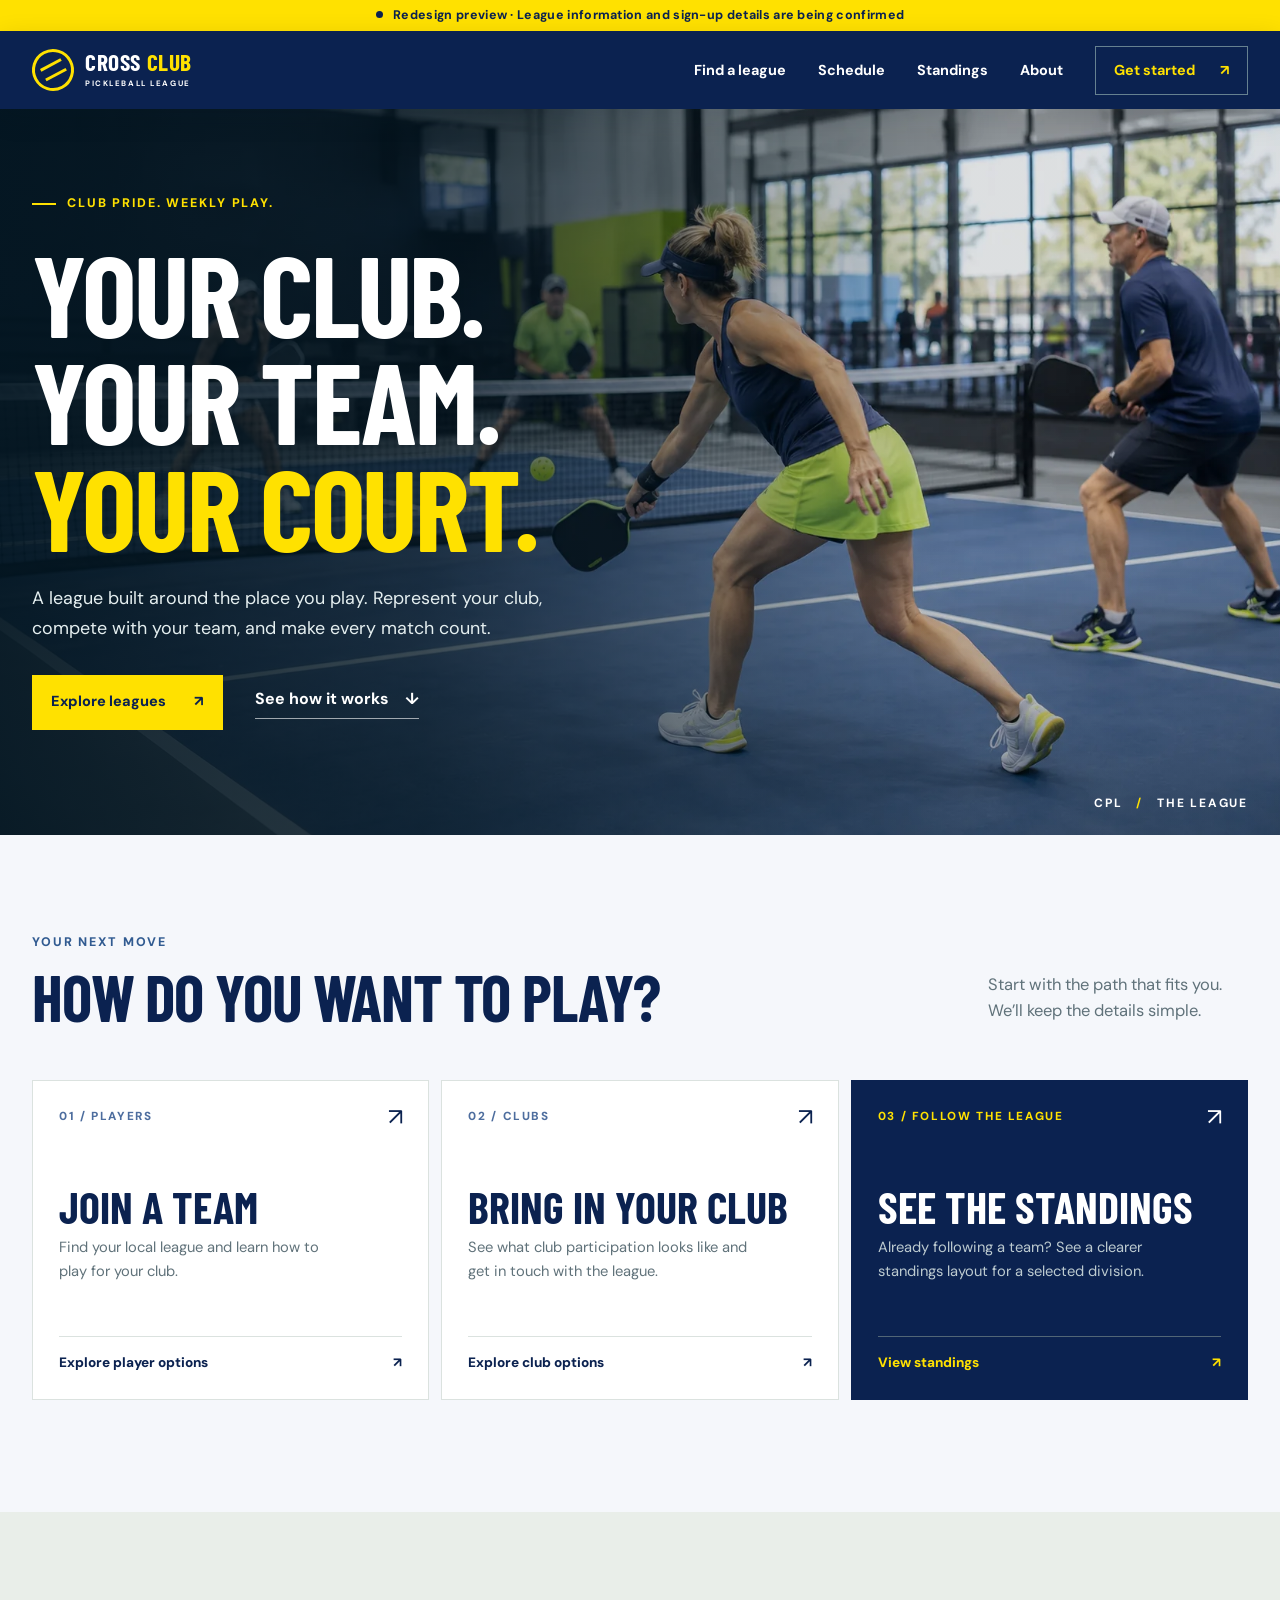
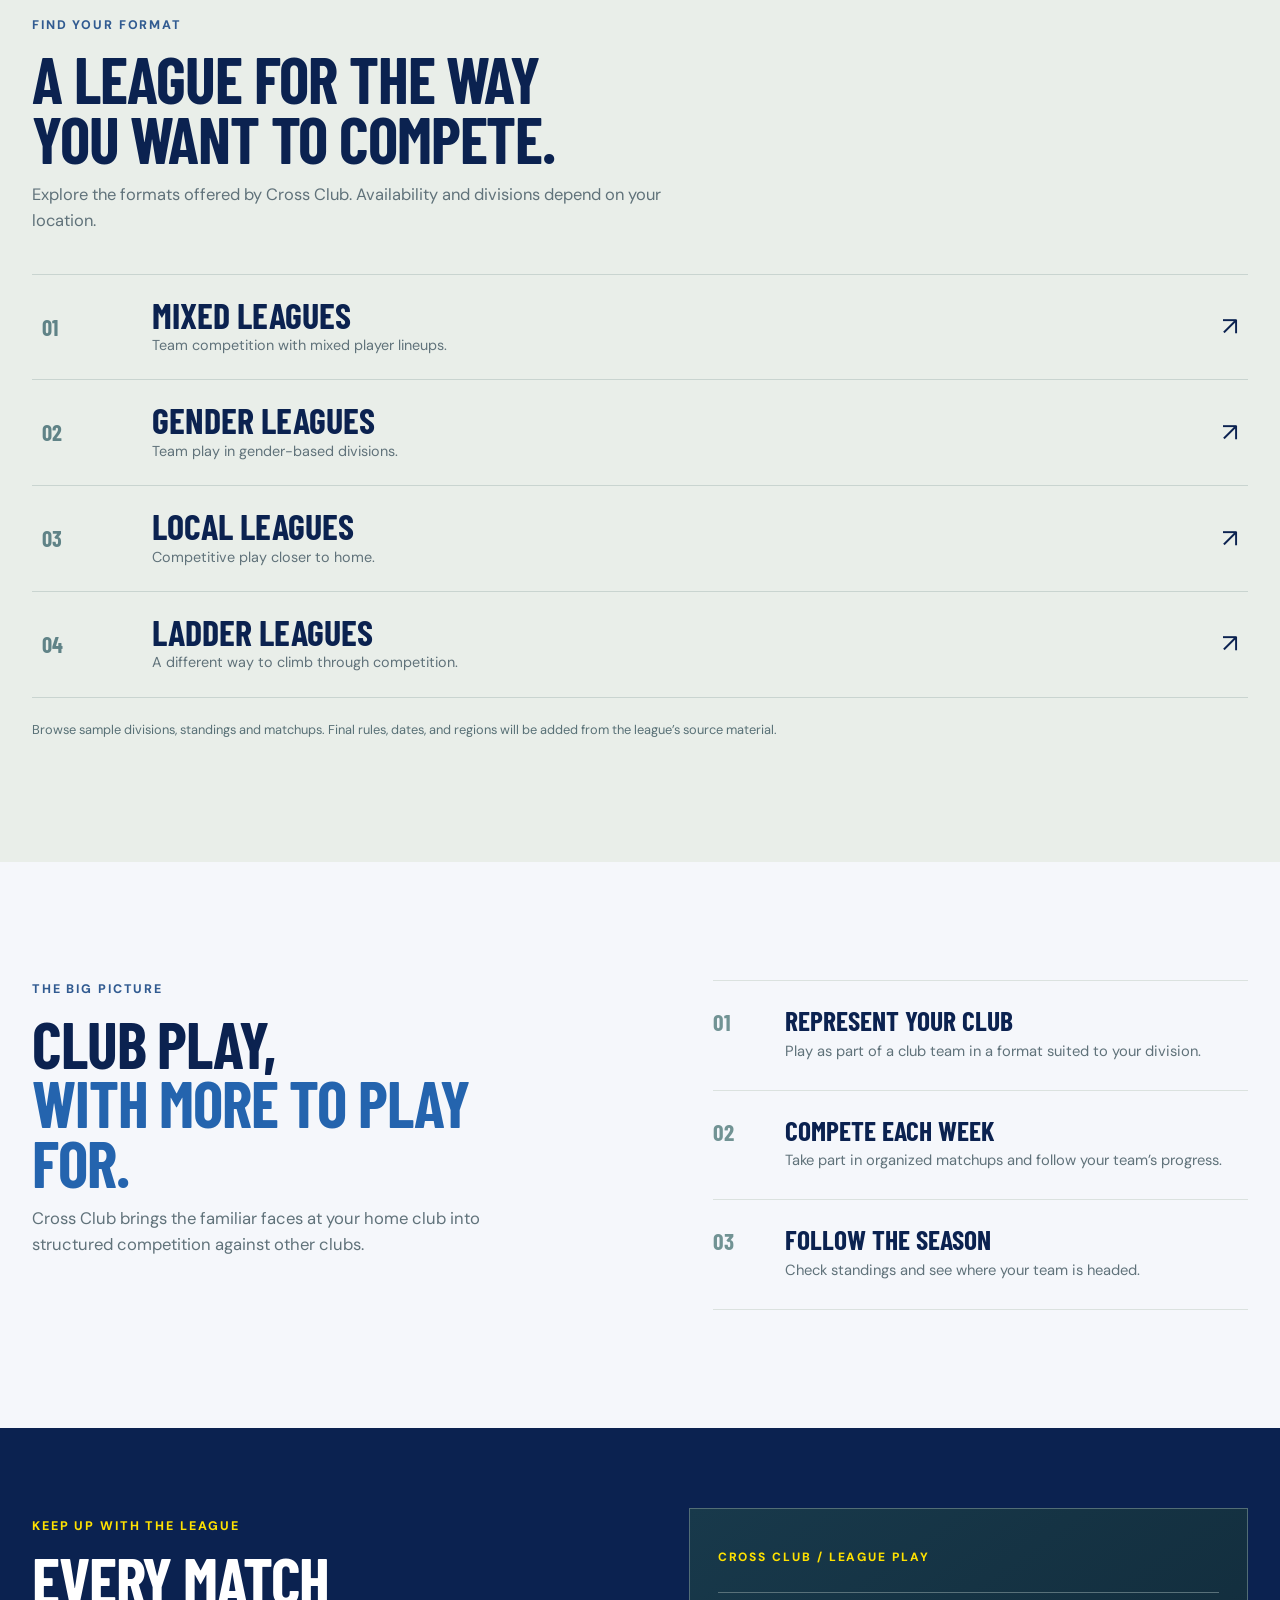
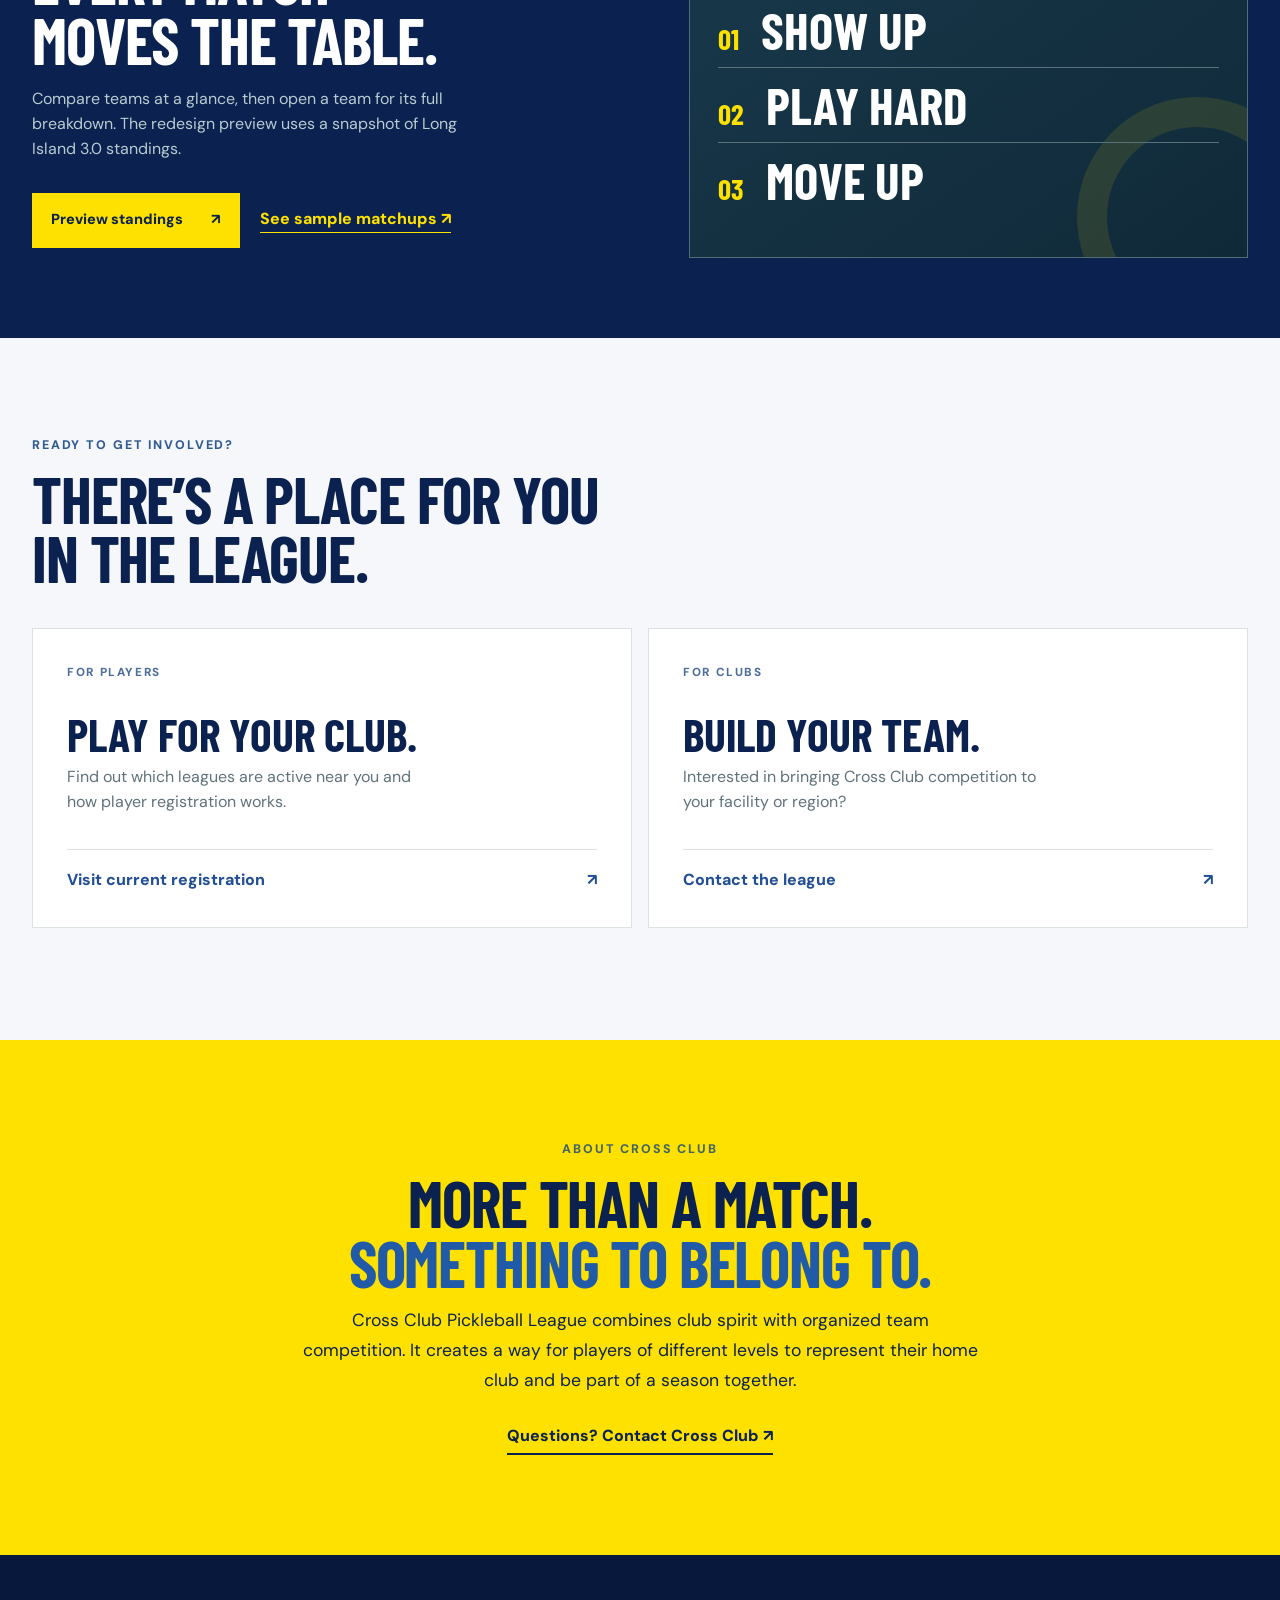
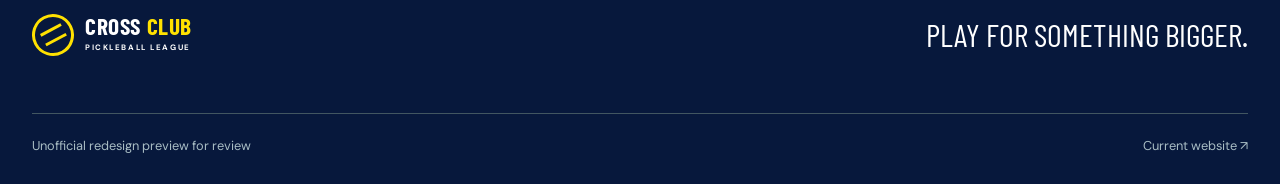
==== commit 87a79d88: "Build league explorer and responsive Long Island standings hub" ====
--- a/index.html
+++ b/index.html
@@ -18,7 +18,7 @@
       <a href="#top" class="brand" aria-label="Cross Club Pickleball home"><span class="brand-mark" aria-hidden="true"><span></span></span><span class="brand-wordmark">CROSS <strong>CLUB</strong><small>PICKLEBALL LEAGUE</small></span></a>
       <button class="menu-toggle" type="button" aria-label="Open menu" aria-expanded="false" aria-controls="primary-nav"><span></span><span></span><span></span></button>
       <nav id="primary-nav" class="nav" aria-label="Main navigation">
-        <a href="#leagues">Leagues</a><a href="#how-it-works">How it works</a><a href="standings.html">Standings</a><a href="#about">About</a><a class="nav-cta" href="#get-started">Get started <span aria-hidden="true">↗</span></a>
+        <a href="leagues.html">Find a league</a><a href="schedule.html">Schedule</a><a href="standings.html">Standings</a><a href="#about">About</a><a class="nav-cta" href="#get-started">Get started <span aria-hidden="true">↗</span></a>
       </nav>
     </div>
   </header>
@@ -30,7 +30,7 @@
         <p class="eyebrow"><span class="line"></span> CLUB PRIDE. WEEKLY PLAY.</p>
         <h1 id="hero-title">Your club.<br>Your team.<br><em>Your court.</em></h1>
         <p class="hero-intro">A league built around the place you play. Represent your club, compete with your team, and make every match count.</p>
-        <div class="hero-actions"><a href="#get-started" class="button button-lime">Find your way in <span aria-hidden="true">↗</span></a><a href="#how-it-works" class="text-link">See how it works <span aria-hidden="true">↓</span></a></div>
+      <div class="hero-actions"><a href="leagues.html" class="button button-lime">Explore leagues <span aria-hidden="true">↗</span></a><a href="#how-it-works" class="text-link">See how it works <span aria-hidden="true">↓</span></a></div>
       </div>
       <div class="hero-index" aria-hidden="true">CPL <span>/</span> THE LEAGUE</div>
     </section>
@@ -47,17 +47,17 @@
     <section class="league-section" id="leagues" aria-labelledby="league-title"><div class="shell">
       <div class="section-heading"><p class="kicker">FIND YOUR FORMAT</p><h2 id="league-title">A league for the way<br>you want to compete.</h2><p>Explore the formats offered by Cross Club. Availability and divisions depend on your location.</p></div>
       <div class="formats">
-        <article class="format"><span class="format-index">01</span><div><h3>Mixed leagues</h3><p>Team competition with mixed player lineups.</p></div><span class="format-arrow" aria-hidden="true">↗</span></article>
-        <article class="format"><span class="format-index">02</span><div><h3>Gender leagues</h3><p>Team play in gender-based divisions.</p></div><span class="format-arrow" aria-hidden="true">↗</span></article>
-        <article class="format"><span class="format-index">03</span><div><h3>Local leagues</h3><p>Competitive play closer to home.</p></div><span class="format-arrow" aria-hidden="true">↗</span></article>
-        <article class="format"><span class="format-index">04</span><div><h3>Ladder leagues</h3><p>A different way to climb through competition.</p></div><span class="format-arrow" aria-hidden="true">↗</span></article>
+        <a class="format" href="leagues.html?format=mixed"><span class="format-index">01</span><div><h3>Mixed leagues</h3><p>Team competition with mixed player lineups.</p></div><span class="format-arrow" aria-hidden="true">↗</span></a>
+        <a class="format" href="leagues.html?format=gender"><span class="format-index">02</span><div><h3>Gender leagues</h3><p>Team play in gender-based divisions.</p></div><span class="format-arrow" aria-hidden="true">↗</span></a>
+        <a class="format" href="leagues.html?format=local"><span class="format-index">03</span><div><h3>Local leagues</h3><p>Competitive play closer to home.</p></div><span class="format-arrow" aria-hidden="true">↗</span></a>
+        <a class="format" href="leagues.html?format=ladder"><span class="format-index">04</span><div><h3>Ladder leagues</h3><p>A different way to climb through competition.</p></div><span class="format-arrow" aria-hidden="true">↗</span></a>
       </div>
-      <p class="format-note">Format descriptions are a preview. Final rules, dates, and regions will be added from the league’s source material.</p>
+      <p class="format-note">Browse sample divisions, standings and matchups. Final rules, dates, and regions will be added from the league’s source material.</p>
     </div></section>
 
     <section class="how-section shell" id="how-it-works" aria-labelledby="how-title"><div class="how-lead"><p class="kicker">THE BIG PICTURE</p><h2 id="how-title">Club play,<br><em>with more to play for.</em></h2><p>Cross Club brings the familiar faces at your home club into structured competition against other clubs.</p></div><div class="steps"><div class="step"><span>01</span><div><h3>Represent your club</h3><p>Play as part of a club team in a format suited to your division.</p></div></div><div class="step"><span>02</span><div><h3>Compete each week</h3><p>Take part in organized matchups and follow your team’s progress.</p></div></div><div class="step"><span>03</span><div><h3>Follow the season</h3><p>Check standings and see where your team is headed.</p></div></div></div></section>
 
-    <section class="standings-section" id="standings" aria-labelledby="standings-title"><div class="shell standings-inner"><div><p class="kicker">KEEP UP WITH THE LEAGUE</p><h2 id="standings-title">Every match<br>moves the table.</h2><p>Compare teams at a glance, then open a team for its full breakdown. The redesign preview uses a snapshot of Long Island 3.0 standings.</p><a href="standings.html" class="button button-lime">Preview standings <span aria-hidden="true">↗</span></a></div><div class="standings-art" aria-hidden="true"><div class="art-label">CROSS CLUB / LEAGUE PLAY</div><div class="art-line"><strong>01</strong><span>SHOW UP</span></div><div class="art-line"><strong>02</strong><span>PLAY HARD</span></div><div class="art-line"><strong>03</strong><span>MOVE UP</span></div><div class="art-circle"></div></div></div></section>
+    <section class="standings-section" id="standings" aria-labelledby="standings-title"><div class="shell standings-inner"><div><p class="kicker">KEEP UP WITH THE LEAGUE</p><h2 id="standings-title">Every match<br>moves the table.</h2><p>Compare teams at a glance, then open a team for its full breakdown. The redesign preview uses a snapshot of Long Island 3.0 standings.</p><a href="standings.html" class="button button-lime">Preview standings <span aria-hidden="true">↗</span></a><a href="schedule.html" class="standings-secondary">See sample matchups ↗</a></div><div class="standings-art" aria-hidden="true"><div class="art-label">CROSS CLUB / LEAGUE PLAY</div><div class="art-line"><strong>01</strong><span>SHOW UP</span></div><div class="art-line"><strong>02</strong><span>PLAY HARD</span></div><div class="art-line"><strong>03</strong><span>MOVE UP</span></div><div class="art-circle"></div></div></div></section>
 
     <section class="join-section shell" aria-labelledby="join-title"><div class="section-heading"><p class="kicker">READY TO GET INVOLVED?</p><h2 id="join-title">There’s a place for you<br>in the league.</h2></div><div class="join-grid"><article id="player-path" class="join-card"><span class="mini-tag">FOR PLAYERS</span><h3>Play for your club.</h3><p>Find out which leagues are active near you and how player registration works.</p><a href="https://www.crossclubpickleball.com/" target="_blank" rel="noopener noreferrer">Visit current registration <span aria-hidden="true">↗</span></a></article><article id="club-path" class="join-card"><span class="mini-tag">FOR CLUBS</span><h3>Build your team.</h3><p>Interested in bringing Cross Club competition to your facility or region?</p><a href="https://www.crossclubpickleball.com/contact-us" target="_blank" rel="noopener noreferrer">Contact the league <span aria-hidden="true">↗</span></a></article></div></section>
 
--- a/styles.css
+++ b/styles.css
@@ -3,3 +3,5 @@
 @media(max-width:900px){.nav{gap:16px}.nav-cta{gap:8px}.how-section{gap:6%}.path-card{padding:20px}.path-card h3{font-size:2.35rem}}
 @media(max-width:740px){.shell{width:min(100% - 36px,560px)}.header-inner{min-height:70px}.menu-toggle{display:flex;flex-direction:column;gap:5px;align-items:center;justify-content:center;width:42px;height:42px;background:transparent;border:1px solid #6a7f86}.menu-toggle span{width:19px;height:2px;background:white}.nav{display:none;position:absolute;top:100%;left:0;right:0;background:var(--navy);padding:14px 18px 24px;box-shadow:0 12px 18px #06131d55;flex-direction:column;align-items:stretch;gap:0}.nav.is-open{display:flex}.nav a{padding:13px 7px}.nav .nav-cta{margin-top:8px;padding:12px 14px;justify-content:space-between}.hero{min-height:640px}.hero-image{object-position:59% center}.hero-shade{background:linear-gradient(90deg,#031622e6,#03162280 75%),linear-gradient(0deg,#03162280,transparent 60%)}.hero-content{padding-block:75px 95px}h1{font-size:clamp(4.15rem,17vw,6.4rem)}.hero-intro{font-size:1rem}.hero-index{right:18px}.pathways,.join-section,.league-section,.how-section{padding-block:72px}.section-heading.inline{display:block}.section-heading.inline>p{max-width:420px}.path-grid,.join-grid,.how-section,.standings-inner{grid-template-columns:1fr}.path-card{min-height:245px}.path-card h3{margin-top:45px}.path-card p{min-height:0;margin-bottom:20px}.format{grid-template-columns:42px 1fr 25px;gap:10px;padding:20px 0}.format h3{font-size:1.8rem}.format p{font-size:.82rem}.standings-inner{gap:36px;padding-block:76px}.standings-art{min-height:340px}.join-card{min-height:260px}.about-inner{padding-block:75px}.footer-top{align-items:start;flex-direction:column}.footer-bottom{align-items:start;flex-direction:column;gap:10px}.footer-top p{font-size:1.6rem}}
 @media(prefers-reduced-motion:reduce){html{scroll-behavior:auto}*,*:before,*:after{transition-duration:.01ms!important;animation-duration:.01ms!important}}
+.format:hover{background:#dde7e4}.standings-secondary{display:inline-block;margin:16px 0 0 20px;color:var(--lime);font-weight:800;border-bottom:1px solid var(--lime)}
+@media(max-width:740px){.standings-secondary{margin-left:0;display:block;width:max-content}}
